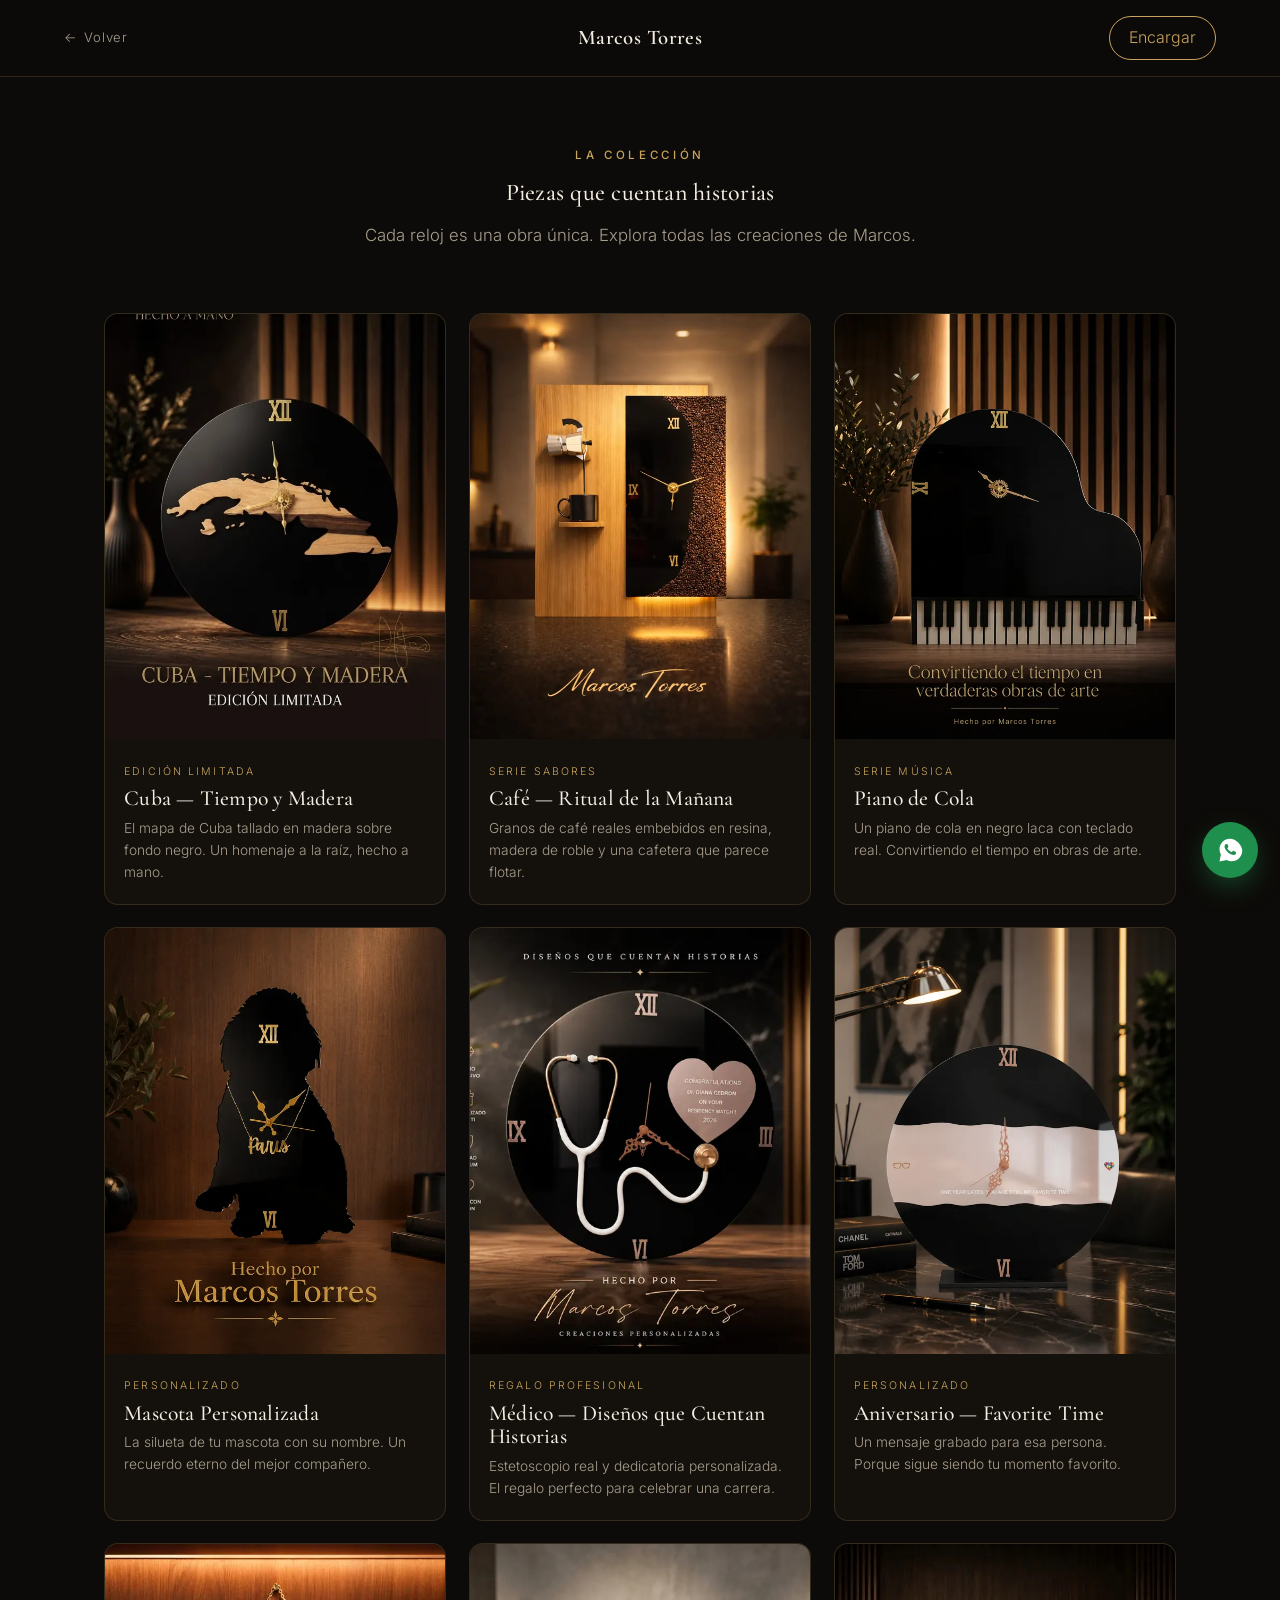
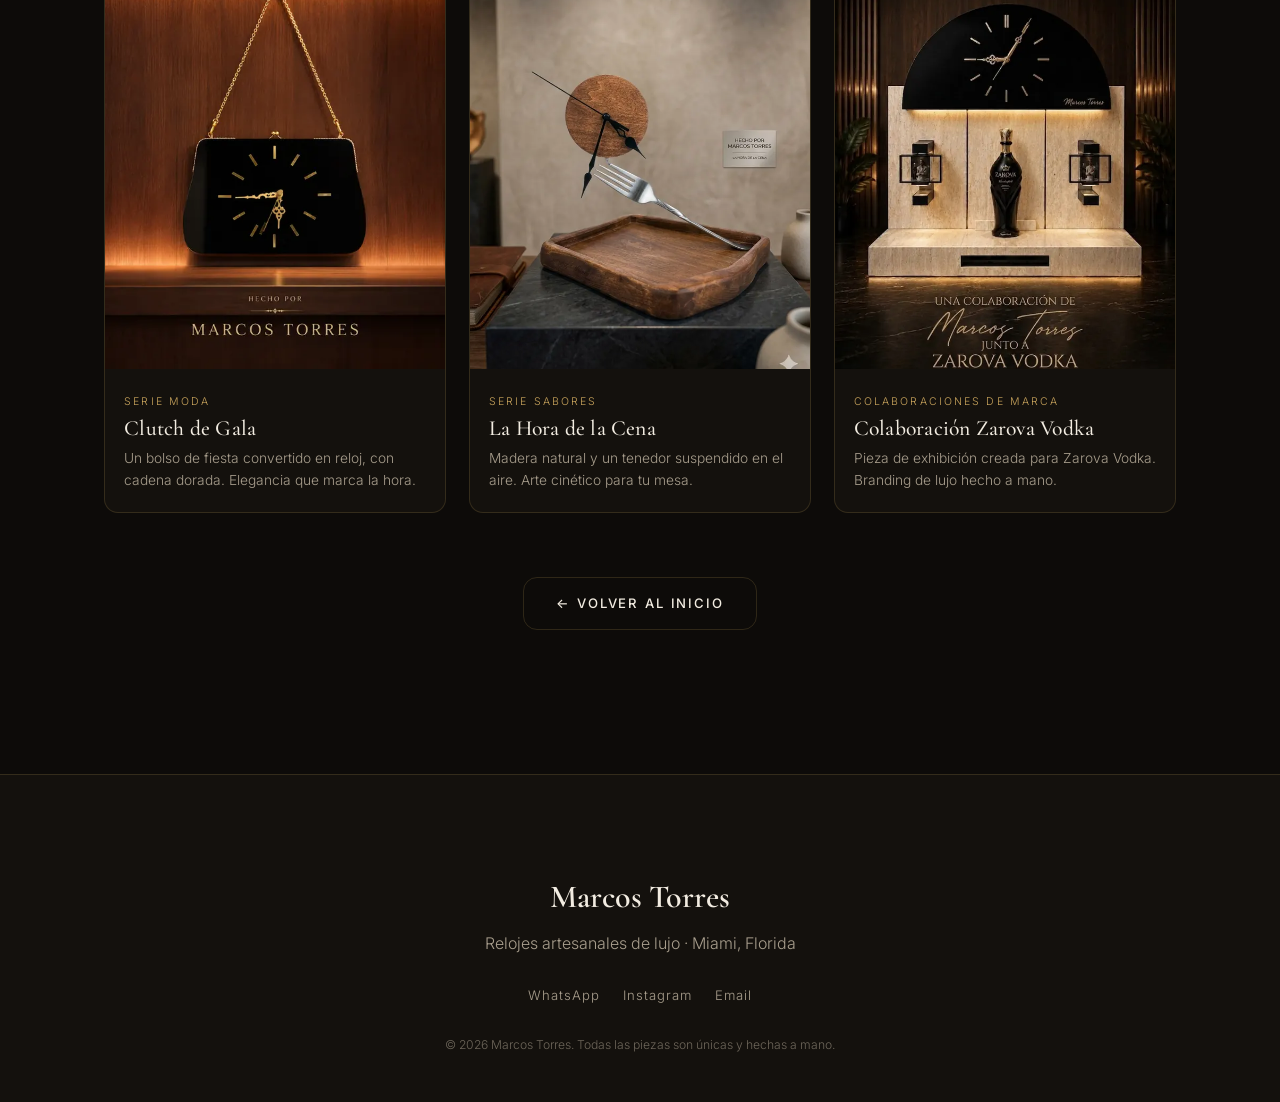
==== catalogo.html @ fd3cef05 "Deploy: sitio Marcos Torres" ====
<!DOCTYPE html>
<html lang="es">
<head>
  <meta charset="UTF-8" />
  <meta name="viewport" content="width=device-width, initial-scale=1.0" />
  <title>Catálogo · Marcos Torres · Relojes Artesanales de Lujo</title>
  <meta name="description" content="La colección completa de relojes artesanales de lujo de Marcos Torres. Piezas únicas y personalizadas hechas a mano en Miami." />
  <meta name="theme-color" content="#0d0b09" />

  <link rel="preconnect" href="https://fonts.googleapis.com" />
  <link rel="preconnect" href="https://fonts.gstatic.com" crossorigin />
  <link href="https://fonts.googleapis.com/css2?family=Cormorant+Garamond:ital,wght@0,400;0,500;0,600;1,400&family=Inter:wght@300;400;500;600&display=swap" rel="stylesheet" />
  <link rel="stylesheet" href="css/styles.css" />
</head>
<body class="catalogo-page">

  <!-- HEADER con opción de volver -->
  <header class="cat-header">
    <a href="index.html" class="cat-back" aria-label="Volver al inicio">
      <span aria-hidden="true">←</span> Volver
    </a>
    <a href="index.html" class="nav__brand" data-brand>Marcos Torres</a>
    <a href="#" class="nav__cta" data-open-modal>Encargar</a>
  </header>

  <!-- COLECCIÓN -->
  <section class="cat-main">
    <div class="section-head">
      <span class="eyebrow">La colección</span>
      <h1>Piezas que cuentan historias</h1>
      <p class="section-sub">Cada reloj es una obra única. Explora todas las creaciones de Marcos.</p>
    </div>
    <div class="catalogo__grid" data-catalogo></div>
    <div class="cat-back-wrap">
      <a href="index.html" class="btn btn--ghost">← Volver al inicio</a>
    </div>
  </section>

  <!-- FOOTER -->
  <footer class="footer">
    <div class="footer__brand" data-brand>Marcos Torres</div>
    <p class="footer__tag">Relojes artesanales de lujo · <span data-ciudad>Miami, Florida</span></p>
    <div class="footer__links" data-social></div>
    <p class="footer__legal">© <span data-year></span> Marcos Torres. Todas las piezas son únicas y hechas a mano.</p>
  </footer>

  <!-- BOTÓN FLOTANTE WHATSAPP -->
  <a href="#" class="wa-float" data-whatsapp-direct aria-label="Escribir por WhatsApp">
    <svg viewBox="0 0 32 32" width="28" height="28" aria-hidden="true"><path fill="currentColor" d="M16 3C9.4 3 4 8.4 4 15c0 2.1.6 4.2 1.6 6L4 29l8.2-1.6c1.7.9 3.6 1.4 5.6 1.4h.2c6.6 0 12-5.4 12-12S22.6 3 16 3zm7 17c-.3.8-1.6 1.5-2.2 1.6-.6.1-1.3.1-2.1-.1-.5-.2-1.1-.4-1.9-.7-3.3-1.4-5.5-4.8-5.6-5-.2-.2-1.4-1.8-1.4-3.5s.9-2.5 1.2-2.8c.3-.3.7-.4.9-.4h.6c.2 0 .5 0 .7.5s.9 2.1.9 2.3c.1.2.1.4 0 .6-.1.2-.2.4-.4.6-.2.2-.4.5-.5.6-.2.2-.4.4-.2.7.2.3.9 1.4 1.9 2.3 1.3 1.1 2.3 1.5 2.6 1.6.3.1.5.1.7-.1.2-.2.8-.9 1-1.2.2-.3.4-.3.7-.2s2 .9 2.3 1.1c.3.2.5.2.6.4.1.1.1.8-.2 1.6z"/></svg>
  </a>

  <!-- MODAL DE ENCARGO -->
  <div class="modal" data-modal hidden>
    <div class="modal__backdrop" data-close-modal></div>
    <div class="modal__box" role="dialog" aria-modal="true" aria-label="Encargar una pieza">
      <button class="modal__close" data-close-modal aria-label="Cerrar">×</button>
      <h3 class="modal__title">Encarga tu pieza única</h3>
      <p class="modal__sub">Cuéntame tu idea y te respondo por WhatsApp con una propuesta.</p>
      <form data-form class="form">
        <div class="form__row">
          <label>Nombre<input name="nombre" required autocomplete="name" /></label>
        </div>
        <div class="form__row form__row--2">
          <label>País<input name="pais" autocomplete="country-name" /></label>
          <label>Estado / Ciudad<input name="estado" /></label>
        </div>
        <div class="form__row form__row--2">
          <label>Teléfono<input name="telefono" type="tel" autocomplete="tel" /></label>
          <label>Email<input name="email" type="email" autocomplete="email" /></label>
        </div>
        <div class="form__row">
          <label>Tu idea<textarea name="idea" rows="3" placeholder="Ej: un reloj con la silueta de mi perro, o el mapa de mi país…" required></textarea></label>
        </div>
        <button type="submit" class="btn btn--gold btn--block">Enviar por WhatsApp</button>
        <p class="form__note">Se abrirá WhatsApp con tu mensaje listo para enviar.</p>
      </form>
    </div>
  </div>

  <!-- LIGHTBOX -->
  <div class="lightbox" data-lightbox hidden>
    <button class="lightbox__close" data-close-lightbox aria-label="Cerrar">×</button>
    <button class="lightbox__nav lightbox__nav--prev" data-lb-prev aria-label="Anterior">‹</button>
    <figure class="lightbox__figure">
      <img data-lb-img src="" alt="" />
      <figcaption data-lb-caption></figcaption>
    </figure>
    <button class="lightbox__nav lightbox__nav--next" data-lb-next aria-label="Siguiente">›</button>
  </div>

  <script src="js/config.js"></script>
  <script src="js/main.js"></script>
</body>
</html>
---- css/styles.css ----
/* =============================================================
   MARCOS TORRES · Dark premium artesanal
   ============================================================= */

:root {
  --bg: #0d0b09;
  --bg-2: #14110d;
  --bg-3: #1c1813;
  --gold: #c9a45c;
  --gold-soft: #d8bd83;
  --gold-deep: #a07e3e;
  --text: #f2ece1;
  --text-mut: #a89e8d;
  --line: rgba(201, 164, 92, 0.18);
  --radius: 14px;
  --ease: cubic-bezier(0.22, 1, 0.36, 1);
  --serif: "Cormorant Garamond", Georgia, serif;
  --sans: "Inter", system-ui, -apple-system, sans-serif;
  --maxw: 1200px;
  --pad: clamp(1.25rem, 5vw, 4rem);
}

* { box-sizing: border-box; margin: 0; padding: 0; }

html { scroll-behavior: smooth; -webkit-text-size-adjust: 100%; }

body {
  background: var(--bg);
  color: var(--text);
  font-family: var(--sans);
  font-weight: 300;
  line-height: 1.6;
  overflow-x: hidden;
  cursor: url("../assets/img/cursor.png") 16 16, auto;
}

img { max-width: 100%; display: block; }
a { color: inherit; text-decoration: none; }

/* ---------- Tipografía base ---------- */
h1, h2, h3 { font-family: var(--serif); font-weight: 500; line-height: 1.08; letter-spacing: 0.01em; }
h2 { font-size: clamp(2rem, 5vw, 3.4rem); }
h3 { font-size: clamp(1.4rem, 3vw, 2rem); }

.eyebrow {
  display: inline-block;
  font-family: var(--sans);
  font-size: 0.72rem;
  font-weight: 500;
  letter-spacing: 0.32em;
  text-transform: uppercase;
  color: var(--gold);
  margin-bottom: 1rem;
}

.section-head { text-align: center; max-width: 640px; margin: 0 auto clamp(2.5rem, 6vw, 4rem); }
.section-sub { color: var(--text-mut); margin-top: 1rem; font-size: 1.05rem; }

/* ---------- Botones ---------- */
.btn {
  display: inline-flex; align-items: center; justify-content: center;
  padding: 0.95rem 2rem;
  font-family: var(--sans);
  font-size: 0.82rem; font-weight: 500;
  letter-spacing: 0.14em; text-transform: uppercase;
  border-radius: var(--radius);
  border: 1px solid transparent;
  transition: transform .5s var(--ease), background .4s var(--ease), color .4s var(--ease), box-shadow .5s var(--ease);
  cursor: inherit;
}
.btn--gold {
  background: linear-gradient(135deg, var(--gold-soft), var(--gold-deep));
  color: #1a140a;
  box-shadow: 0 8px 30px -12px rgba(201, 164, 92, 0.6);
}
.btn--gold:hover { transform: translateY(-2px); box-shadow: 0 14px 40px -12px rgba(201, 164, 92, 0.8); }
.btn--ghost { border-color: var(--line); color: var(--text); background: transparent; }
.btn--ghost:hover { border-color: var(--gold); color: var(--gold); }
.btn--lg { padding: 1.1rem 2.6rem; font-size: 0.88rem; }
.btn--block { width: 100%; }

/* ---------- NAV ---------- */
.nav {
  position: fixed; top: 0; left: 0; right: 0; z-index: 50;
  display: flex; align-items: center; justify-content: space-between;
  padding: 1.1rem var(--pad);
  transition: background .5s var(--ease), padding .5s var(--ease), border-color .5s var(--ease);
  border-bottom: 1px solid transparent;
}
.nav.scrolled {
  background: rgba(13, 11, 9, 0.82);
  backdrop-filter: blur(14px);
  -webkit-backdrop-filter: blur(14px);
  border-bottom-color: var(--line);
  padding-top: 0.8rem; padding-bottom: 0.8rem;
}
.nav__brand { font-family: var(--serif); font-size: 1.4rem; font-weight: 600; letter-spacing: 0.02em; color: var(--text); }
.nav__links { display: flex; align-items: center; gap: clamp(1rem, 3vw, 2.2rem); }
.nav__links a { font-size: 0.82rem; letter-spacing: 0.08em; color: var(--text-mut); transition: color .3s var(--ease); }
.nav__links a:hover { color: var(--gold); }
.nav__cta {
  border: 1px solid var(--gold); border-radius: 999px;
  padding: 0.5rem 1.2rem; color: var(--gold) !important;
}
.nav__cta:hover { background: var(--gold); color: #1a140a !important; }
@media (max-width: 620px) {
  .nav__links a:not(.nav__cta) { display: none; }
}

/* ---------- HERO ---------- */
.hero {
  position: relative; min-height: 100svh;
  display: flex; flex-direction: column; align-items: center; justify-content: center;
  text-align: center; padding: 7rem var(--pad) 4rem;
  overflow: hidden;
}
.hero__media { position: absolute; inset: 0; z-index: 0; }
.hero__video {
  position: absolute; inset: 0; width: 100%; height: 100%;
  object-fit: cover; opacity: 0;
  transition: opacity 1.2s var(--ease);
}
.hero__video.ready { opacity: 0.55; }
.hero__media {
  background: #000 center/cover no-repeat;
}
.hero__overlay {
  position: absolute; inset: 0;
  background:
    radial-gradient(120% 90% at 50% 20%, transparent 40%, rgba(13,11,9,0.55) 78%, var(--bg) 100%),
    linear-gradient(to bottom, rgba(13,11,9,0.5), rgba(13,11,9,0.35) 45%, var(--bg) 96%);
}
.hero__content { position: relative; z-index: 2; max-width: 920px; width: 100%; will-change: transform; }
.hero__eyebrow {
  font-size: clamp(0.6rem, 2.4vw, 0.74rem); letter-spacing: 0.28em; text-transform: uppercase;
  color: var(--gold); margin-bottom: 1.8rem;
}
.hero__title {
  font-family: var(--sans);
  font-size: clamp(2rem, 5.6vw, 4.2rem);
  font-weight: 600; line-height: 1.14;
  letter-spacing: -0.01em;
  color: var(--text);
  text-shadow: 0 2px 30px rgba(0, 0, 0, 0.65), 0 1px 4px rgba(0, 0, 0, 0.55);
  overflow-wrap: break-word;
  animation: heroTitleIn 0.9s var(--ease) both;
}
.hero__title .word { display: inline-block; white-space: nowrap; }
.hero__title .char { display: inline-block; }
@keyframes heroTitleIn { from { opacity: 0; transform: translateY(16px); } to { opacity: 1; transform: none; } }
.hero__actions { margin-top: 2.6rem; display: flex; gap: 1rem; flex-wrap: wrap; justify-content: center; }
.hero__scroll {
  position: absolute; bottom: 1.6rem; left: 50%; transform: translateX(-50%);
  z-index: 2; font-size: 1.6rem; color: var(--gold);
  animation: bob 2.4s ease-in-out infinite;
}
@keyframes bob { 0%,100% { transform: translateX(-50%) translateY(0); } 50% { transform: translateX(-50%) translateY(8px); } }

/* ---------- Secciones layout ---------- */
section { padding: clamp(4.5rem, 12vw, 9rem) var(--pad); max-width: var(--maxw); margin-inline: auto; }
.hero, .footer { max-width: none; }

/* ---------- ARTISTA ---------- */
.artista__grid { display: grid; grid-template-columns: 1fr 1.1fr; gap: clamp(2rem, 6vw, 5rem); align-items: center; }
.artista__photo { position: relative; }
.artista__photo img {
  border-radius: var(--radius);
  filter: grayscale(0.15) contrast(1.03);
  box-shadow: 0 30px 80px -40px rgba(0,0,0,0.9);
}
.artista__photo::after {
  content: ""; position: absolute; inset: -12px;
  border: 1px solid var(--line); border-radius: calc(var(--radius) + 8px);
  pointer-events: none;
}
.artista__text h2 { margin-bottom: 1.4rem; }
.artista__text p { color: var(--text-mut); margin-bottom: 1rem; max-width: 46ch; }
.valores { display: grid; grid-template-columns: 1fr 1fr; gap: 1.4rem 1.6rem; margin-top: 2.2rem; }
.valor { display: flex; gap: 0.9rem; align-items: flex-start; }
.valor__icon { color: var(--gold); font-size: 1.1rem; line-height: 1.4; }
.valor h4 { font-family: var(--sans); font-size: 0.92rem; font-weight: 600; letter-spacing: 0.02em; margin-bottom: 0.15rem; }
.valor p { font-size: 0.85rem; margin: 0; color: var(--text-mut); }
@media (max-width: 820px) {
  .artista__grid { grid-template-columns: 1fr; }
  .artista__photo { max-width: 420px; margin-inline: auto; }
}

/* ---------- CATÁLOGO ---------- */
.catalogo__toggle-wrap { text-align: center; }
.catalogo__grid {
  margin-top: 3rem;
  display: grid; grid-template-columns: repeat(3, 1fr); gap: 1.4rem;
}
.catalogo__grid[hidden] { display: none; }
.card {
  position: relative; border-radius: var(--radius); overflow: hidden;
  background: var(--bg-2); border: 1px solid var(--line);
  cursor: inherit; opacity: 0; transform: translateY(24px);
  transition: transform .7s var(--ease), opacity .7s var(--ease), border-color .5s var(--ease), box-shadow .6s var(--ease);
}
.card.in { opacity: 1; transform: none; }
.card:hover { border-color: var(--gold); box-shadow: 0 24px 60px -30px rgba(201,164,92,0.35); }
.card__img { aspect-ratio: 4 / 5; overflow: hidden; }
.card__img img { width: 100%; height: 100%; object-fit: cover; transition: transform 1s var(--ease); }
.card:hover .card__img img { transform: scale(1.06); }
.card__body { padding: 1.1rem 1.2rem 1.3rem; }
.card__cat { font-size: 0.66rem; letter-spacing: 0.2em; text-transform: uppercase; color: var(--gold); }
.card__title { font-family: var(--serif); font-size: 1.35rem; margin: 0.3rem 0 0.4rem; }
.card__desc { font-size: 0.86rem; color: var(--text-mut); }
.card__zoom {
  position: absolute; top: 0.9rem; right: 0.9rem;
  width: 34px; height: 34px; border-radius: 50%;
  background: rgba(13,11,9,0.6); backdrop-filter: blur(6px);
  display: flex; align-items: center; justify-content: center;
  color: var(--gold); font-size: 0.9rem; opacity: 0; transition: opacity .4s var(--ease);
}
.card:hover .card__zoom { opacity: 1; }
@media (max-width: 900px) { .catalogo__grid { grid-template-columns: repeat(2, 1fr); } }
@media (max-width: 560px) { .catalogo__grid { grid-template-columns: 1fr; } }

/* ---------- ENCARGOS ---------- */
.encargos { background: linear-gradient(180deg, var(--bg) 0%, var(--bg-2) 50%, var(--bg) 100%); max-width: none; }
.encargos > * { max-width: var(--maxw); margin-inline: auto; }
.encargos__steps { display: grid; grid-template-columns: repeat(4, 1fr); gap: 1.4rem; }
.step {
  padding: 2rem 1.4rem; border: 1px solid var(--line); border-radius: var(--radius);
  background: rgba(28,24,19,0.4); position: relative;
}
.step__n { font-family: var(--serif); font-size: 2.4rem; color: var(--gold-deep); line-height: 1; }
.step h4 { font-family: var(--serif); font-size: 1.35rem; font-weight: 500; margin: 0.8rem 0 0.5rem; }
.step p { font-size: 0.88rem; color: var(--text-mut); }
.encargos__cta { text-align: center; margin-top: 3rem; }
@media (max-width: 860px) { .encargos__steps { grid-template-columns: 1fr 1fr; } }
@media (max-width: 460px) { .encargos__steps { grid-template-columns: 1fr; } }

/* ---------- FOOTER ---------- */
.footer {
  text-align: center; padding: clamp(4rem, 8vw, 6rem) var(--pad) 3rem;
  border-top: 1px solid var(--line); background: var(--bg-2);
}
.footer__brand { font-family: var(--serif); font-size: 2rem; font-weight: 600; }
.footer__tag { color: var(--text-mut); margin-top: 0.5rem; }
.footer__links { display: flex; gap: 1.4rem; justify-content: center; margin: 1.8rem 0; }
.footer__links a { font-size: 0.82rem; letter-spacing: 0.08em; color: var(--text-mut); transition: color .3s var(--ease); }
.footer__links a:hover { color: var(--gold); }
.footer__legal { font-size: 0.76rem; color: rgba(168,158,141,0.6); margin-top: 1rem; }

/* ---------- WHATSAPP FLOTANTE ---------- */
.wa-float {
  position: fixed; bottom: 1.4rem; right: 1.4rem; z-index: 60;
  width: 56px; height: 56px; border-radius: 50%;
  background: #1f8f4e; color: #fff;
  display: flex; align-items: center; justify-content: center;
  box-shadow: 0 10px 30px -8px rgba(31,143,78,0.7);
  transition: transform .4s var(--ease);
}
.wa-float:hover { transform: scale(1.08); }

/* ---------- MODAL ---------- */
.modal { position: fixed; inset: 0; z-index: 100; display: flex; align-items: center; justify-content: center; padding: 1.2rem; }
.modal[hidden] { display: none; }
.modal__backdrop { position: absolute; inset: 0; background: rgba(5,4,3,0.75); backdrop-filter: blur(6px); }
.modal__box {
  position: relative; z-index: 2; width: 100%; max-width: 520px;
  background: var(--bg-3); border: 1px solid var(--line); border-radius: var(--radius);
  padding: clamp(1.6rem, 4vw, 2.6rem); max-height: 92vh; overflow-y: auto;
  animation: modalIn .5s var(--ease);
}
@keyframes modalIn { from { opacity: 0; transform: translateY(20px) scale(.98); } to { opacity: 1; transform: none; } }
.modal__close { position: absolute; top: 0.8rem; right: 1rem; background: none; border: none; color: var(--text-mut); font-size: 1.8rem; cursor: inherit; line-height: 1; }
.modal__close:hover { color: var(--gold); }
.modal__title { font-size: 1.8rem; }
.modal__sub { color: var(--text-mut); margin: 0.4rem 0 1.6rem; font-size: 0.95rem; }

/* ---------- FORM ---------- */
.form__row { margin-bottom: 1rem; }
.form__row--2 { display: grid; grid-template-columns: 1fr 1fr; gap: 1rem; }
.form label { display: block; font-size: 0.72rem; letter-spacing: 0.1em; text-transform: uppercase; color: var(--text-mut); }
.form input, .form textarea {
  width: 100%; margin-top: 0.4rem;
  background: var(--bg); border: 1px solid var(--line); border-radius: 10px;
  color: var(--text); font-family: var(--sans); font-size: 0.95rem;
  padding: 0.75rem 0.9rem; transition: border-color .3s var(--ease);
}
.form input:focus, .form textarea:focus { outline: none; border-color: var(--gold); }
.form textarea { resize: vertical; }
.form button { margin-top: 0.5rem; }
.form__note { font-size: 0.74rem; color: var(--text-mut); text-align: center; margin-top: 0.8rem; }
@media (max-width: 440px) { .form__row--2 { grid-template-columns: 1fr; } }

/* ---------- LIGHTBOX ---------- */
.lightbox { position: fixed; inset: 0; z-index: 110; display: flex; align-items: center; justify-content: center; padding: 2rem; background: rgba(5,4,3,0.94); }
.lightbox[hidden] { display: none; }
.lightbox__figure { max-width: 90vw; max-height: 86vh; text-align: center; }
.lightbox__figure img { max-width: 100%; max-height: 78vh; border-radius: var(--radius); box-shadow: 0 30px 90px -30px #000; }
.lightbox__figure figcaption { margin-top: 1rem; font-family: var(--serif); font-size: 1.3rem; color: var(--gold-soft); }
.lightbox__close { position: absolute; top: 1.2rem; right: 1.6rem; background: none; border: none; color: var(--text); font-size: 2.2rem; cursor: inherit; }
.lightbox__nav {
  position: absolute; top: 50%; transform: translateY(-50%);
  background: none; border: none; color: var(--text); font-size: 3rem; cursor: inherit;
  padding: 0 1rem; transition: color .3s var(--ease);
}
.lightbox__nav:hover { color: var(--gold); }
.lightbox__nav--prev { left: 0.5rem; }
.lightbox__nav--next { right: 0.5rem; }

/* ---------- REVEAL ---------- */
.reveal { opacity: 0; transform: translateY(36px); transition: opacity 1s var(--ease), transform 1s var(--ease); }
.reveal.in { opacity: 1; transform: none; }

/* ---------- PÁGINA DE CATÁLOGO ---------- */
.cat-header {
  position: sticky; top: 0; z-index: 50;
  display: grid; grid-template-columns: 1fr auto 1fr; align-items: center;
  padding: 1rem var(--pad);
  background: rgba(13, 11, 9, 0.9);
  backdrop-filter: blur(14px); -webkit-backdrop-filter: blur(14px);
  border-bottom: 1px solid var(--line);
}
.cat-header .nav__brand { text-align: center; font-size: 1.3rem; }
.cat-back {
  justify-self: start;
  font-size: 0.82rem; letter-spacing: 0.06em; color: var(--text-mut);
  display: inline-flex; align-items: center; gap: 0.4rem;
  transition: color .3s var(--ease);
}
.cat-back:hover { color: var(--gold); }
.cat-header .nav__cta { justify-self: end; }
.cat-main { padding-top: clamp(2.5rem, 6vw, 4rem); }
.cat-main .catalogo__grid { margin-top: clamp(2rem, 5vw, 3rem); }
.cat-back-wrap { text-align: center; margin-top: clamp(2.5rem, 6vw, 4rem); }
@media (max-width: 460px) {
  .cat-header .nav__brand { font-size: 1.05rem; }
  .cat-back span { font-size: 1.1rem; }
}

/* ---------- Accesibilidad ---------- */
@media (prefers-reduced-motion: reduce) {
  *, *::before, *::after { animation-duration: 0.001ms !important; animation-iteration-count: 1 !important; transition-duration: 0.001ms !important; scroll-behavior: auto !important; }
  .hero__title .char { opacity: 1; transform: none; }
  .reveal, .card { opacity: 1; transform: none; }
}
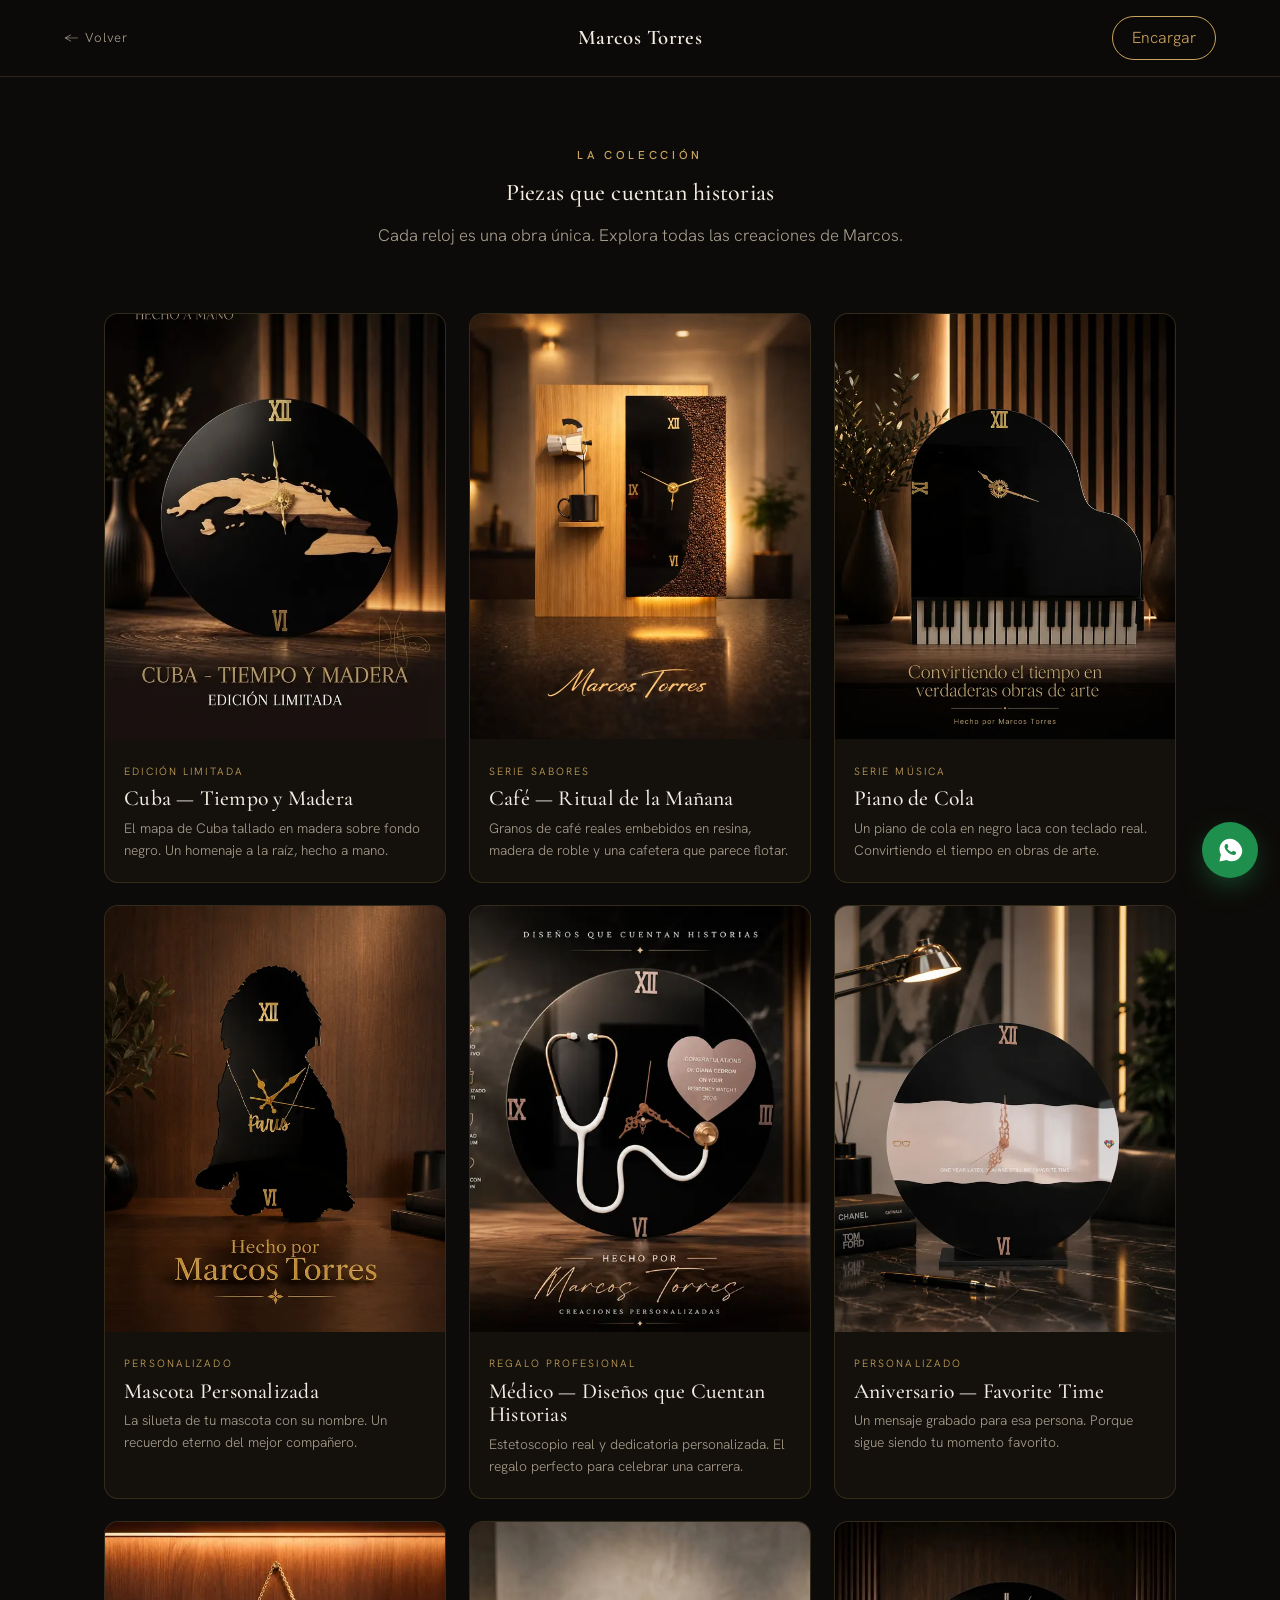
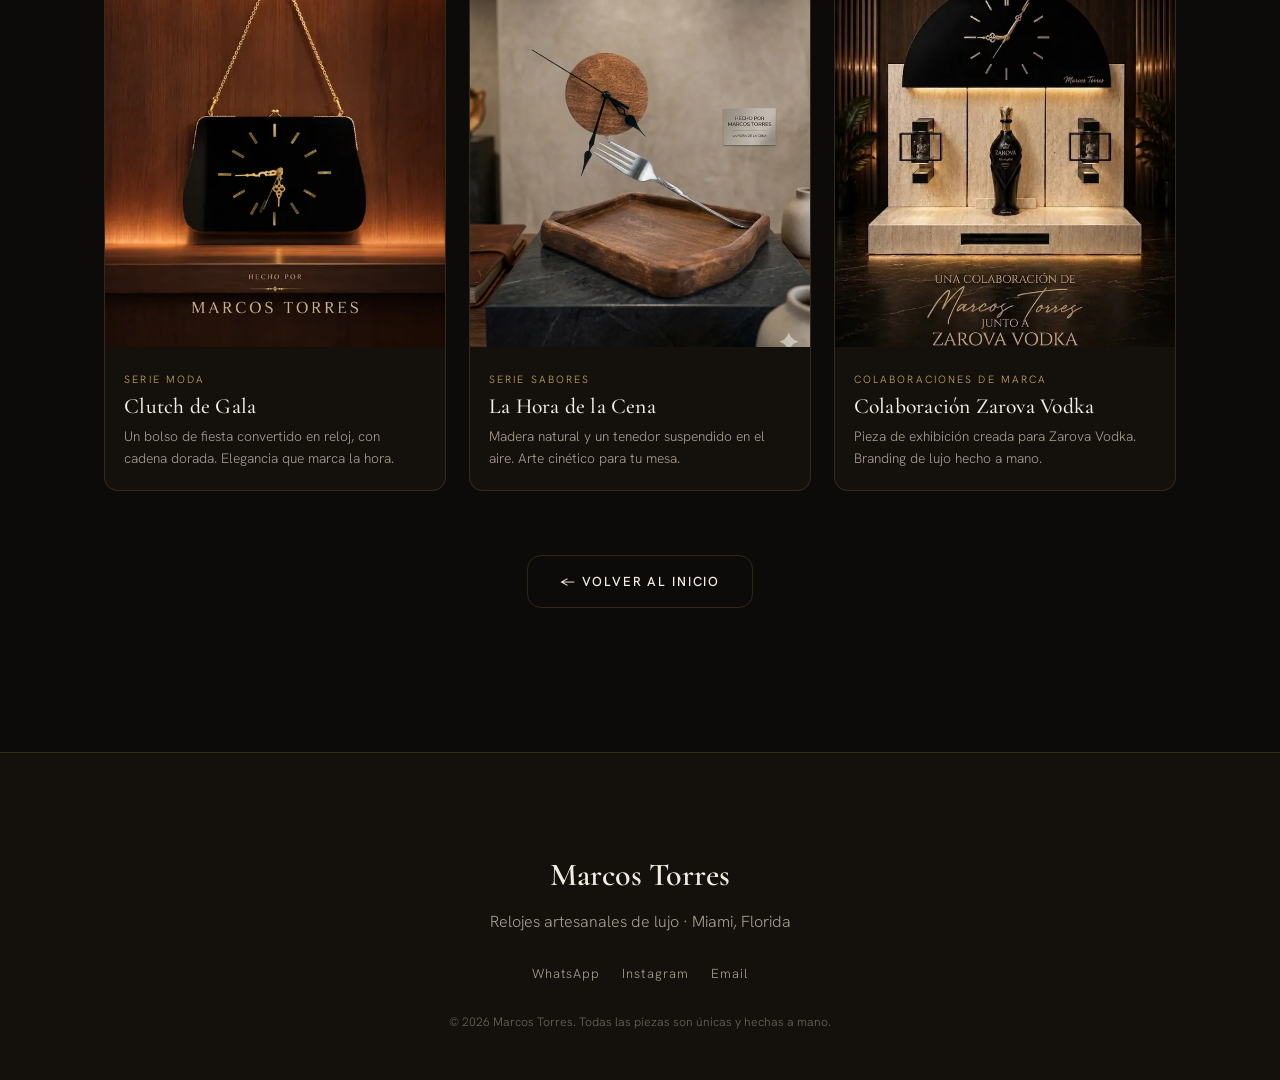
==== commit 146fda83: "Deploy: sitio Marcos Torres" ====
--- a/catalogo.html
+++ b/catalogo.html
@@ -9,7 +9,7 @@
 
   <link rel="preconnect" href="https://fonts.googleapis.com" />
   <link rel="preconnect" href="https://fonts.gstatic.com" crossorigin />
-  <link href="https://fonts.googleapis.com/css2?family=Cormorant+Garamond:ital,wght@0,400;0,500;0,600;1,400&family=Inter:wght@300;400;500;600&display=swap" rel="stylesheet" />
+  <link href="https://fonts.googleapis.com/css2?family=Cormorant+Garamond:ital,wght@0,400;0,500;0,600;1,400&family=Hanken+Grotesk:wght@300;400;500;600&display=swap" rel="stylesheet" />
   <link rel="stylesheet" href="css/styles.css" />
 </head>
 <body class="catalogo-page">
--- a/css/styles.css
+++ b/css/styles.css
@@ -15,7 +15,7 @@
   --radius: 14px;
   --ease: cubic-bezier(0.22, 1, 0.36, 1);
   --serif: "Cormorant Garamond", Georgia, serif;
-  --sans: "Inter", system-ui, -apple-system, sans-serif;
+  --sans: "Hanken Grotesk", system-ui, -apple-system, sans-serif;
   --maxw: 1200px;
   --pad: clamp(1.25rem, 5vw, 4rem);
 }
@@ -65,15 +65,17 @@
   letter-spacing: 0.14em; text-transform: uppercase;
   border-radius: var(--radius);
   border: 1px solid transparent;
-  transition: transform .5s var(--ease), background .4s var(--ease), color .4s var(--ease), box-shadow .5s var(--ease);
+  transition: transform .18s var(--ease), background .2s var(--ease), color .2s var(--ease), box-shadow .28s var(--ease);
   cursor: inherit;
 }
+.btn:active { transform: scale(0.97); }
 .btn--gold {
   background: linear-gradient(135deg, var(--gold-soft), var(--gold-deep));
   color: #1a140a;
   box-shadow: 0 8px 30px -12px rgba(201, 164, 92, 0.6);
 }
 .btn--gold:hover { transform: translateY(-2px); box-shadow: 0 14px 40px -12px rgba(201, 164, 92, 0.8); }
+.btn--gold:active { transform: translateY(0) scale(0.97); }
 .btn--ghost { border-color: var(--line); color: var(--text); background: transparent; }
 .btn--ghost:hover { border-color: var(--gold); color: var(--gold); }
 .btn--lg { padding: 1.1rem 2.6rem; font-size: 0.88rem; }
@@ -84,7 +86,7 @@
   position: fixed; top: 0; left: 0; right: 0; z-index: 50;
   display: flex; align-items: center; justify-content: space-between;
   padding: 1.1rem var(--pad);
-  transition: background .5s var(--ease), padding .5s var(--ease), border-color .5s var(--ease);
+  transition: background .35s var(--ease), border-color .35s var(--ease);
   border-bottom: 1px solid transparent;
 }
 .nav.scrolled {
@@ -136,13 +138,14 @@
   color: var(--gold); margin-bottom: 1.8rem;
 }
 .hero__title {
-  font-family: var(--sans);
-  font-size: clamp(2rem, 5.6vw, 4.2rem);
-  font-weight: 600; line-height: 1.14;
-  letter-spacing: -0.01em;
-  color: var(--text);
-  text-shadow: 0 2px 30px rgba(0, 0, 0, 0.65), 0 1px 4px rgba(0, 0, 0, 0.55);
-  overflow-wrap: break-word;
+  font-family: var(--serif);
+  font-style: italic;
+  font-size: clamp(1.35rem, 5.2vw, 3.7rem);
+  font-weight: 500; line-height: 1.12;
+  letter-spacing: 0.005em;
+  color: #cda65e;                 /* dorado marcado, con presencia */
+  text-shadow: 0 2px 24px rgba(0, 0, 0, 0.6), 0 1px 3px rgba(0, 0, 0, 0.5);
+  white-space: nowrap;            /* toda la frase en una sola línea */
   animation: heroTitleIn 0.9s var(--ease) both;
 }
 .hero__title .word { display: inline-block; white-space: nowrap; }
@@ -173,7 +176,7 @@
   border: 1px solid var(--line); border-radius: calc(var(--radius) + 8px);
   pointer-events: none;
 }
-.artista__text h2 { margin-bottom: 1.4rem; }
+.artista__text h2 { margin-bottom: 1.4rem; white-space: pre-line; }
 .artista__text p { color: var(--text-mut); margin-bottom: 1rem; max-width: 46ch; }
 .valores { display: grid; grid-template-columns: 1fr 1fr; gap: 1.4rem 1.6rem; margin-top: 2.2rem; }
 .valor { display: flex; gap: 0.9rem; align-items: flex-start; }
@@ -196,12 +199,12 @@
   position: relative; border-radius: var(--radius); overflow: hidden;
   background: var(--bg-2); border: 1px solid var(--line);
   cursor: inherit; opacity: 0; transform: translateY(24px);
-  transition: transform .7s var(--ease), opacity .7s var(--ease), border-color .5s var(--ease), box-shadow .6s var(--ease);
+  transition: transform .6s var(--ease), opacity .6s var(--ease), border-color .25s var(--ease), box-shadow .3s var(--ease);
 }
 .card.in { opacity: 1; transform: none; }
 .card:hover { border-color: var(--gold); box-shadow: 0 24px 60px -30px rgba(201,164,92,0.35); }
 .card__img { aspect-ratio: 4 / 5; overflow: hidden; }
-.card__img img { width: 100%; height: 100%; object-fit: cover; transition: transform 1s var(--ease); }
+.card__img img { width: 100%; height: 100%; object-fit: cover; transition: transform .6s var(--ease); }
 .card:hover .card__img img { transform: scale(1.06); }
 .card__body { padding: 1.1rem 1.2rem 1.3rem; }
 .card__cat { font-size: 0.66rem; letter-spacing: 0.2em; text-transform: uppercase; color: var(--gold); }
@@ -292,7 +295,7 @@
 .lightbox { position: fixed; inset: 0; z-index: 110; display: flex; align-items: center; justify-content: center; padding: 2rem; background: rgba(5,4,3,0.94); }
 .lightbox[hidden] { display: none; }
 .lightbox__figure { max-width: 90vw; max-height: 86vh; text-align: center; }
-.lightbox__figure img { max-width: 100%; max-height: 78vh; border-radius: var(--radius); box-shadow: 0 30px 90px -30px #000; }
+.lightbox__figure img { max-width: 100%; max-height: 78vh; border-radius: var(--radius); box-shadow: 0 30px 90px -30px #000; transition: opacity .25s var(--ease); }
 .lightbox__figure figcaption { margin-top: 1rem; font-family: var(--serif); font-size: 1.3rem; color: var(--gold-soft); }
 .lightbox__close { position: absolute; top: 1.2rem; right: 1.6rem; background: none; border: none; color: var(--text); font-size: 2.2rem; cursor: inherit; }
 .lightbox__nav {
@@ -305,7 +308,7 @@
 .lightbox__nav--next { right: 0.5rem; }
 
 /* ---------- REVEAL ---------- */
-.reveal { opacity: 0; transform: translateY(36px); transition: opacity 1s var(--ease), transform 1s var(--ease); }
+.reveal { opacity: 0; transform: translateY(20px); transition: opacity .6s var(--ease), transform .6s var(--ease); }
 .reveal.in { opacity: 1; transform: none; }
 
 /* ---------- PÁGINA DE CATÁLOGO ---------- */
@@ -336,7 +339,15 @@
 
 /* ---------- Accesibilidad ---------- */
 @media (prefers-reduced-motion: reduce) {
-  *, *::before, *::after { animation-duration: 0.001ms !important; animation-iteration-count: 1 !important; transition-duration: 0.001ms !important; scroll-behavior: auto !important; }
-  .hero__title .char { opacity: 1; transform: none; }
-  .reveal, .card { opacity: 1; transform: none; }
-}
+  /* Menos y más suave, NO cero: conservar fades de opacidad/color, quitar movimiento. */
+  *, *::before, *::after {
+    animation-duration: 0.01ms !important;
+    animation-iteration-count: 1 !important;
+    transition-duration: 0.24s !important;
+    scroll-behavior: auto !important;
+  }
+  .reveal, .card, .hero__content, .hero__title { transform: none !important; }
+  .hero__title { animation: none !important; }
+  .hero__title .char { opacity: 1 !important; }
+  .card:hover .card__img img { transform: none !important; }
+}
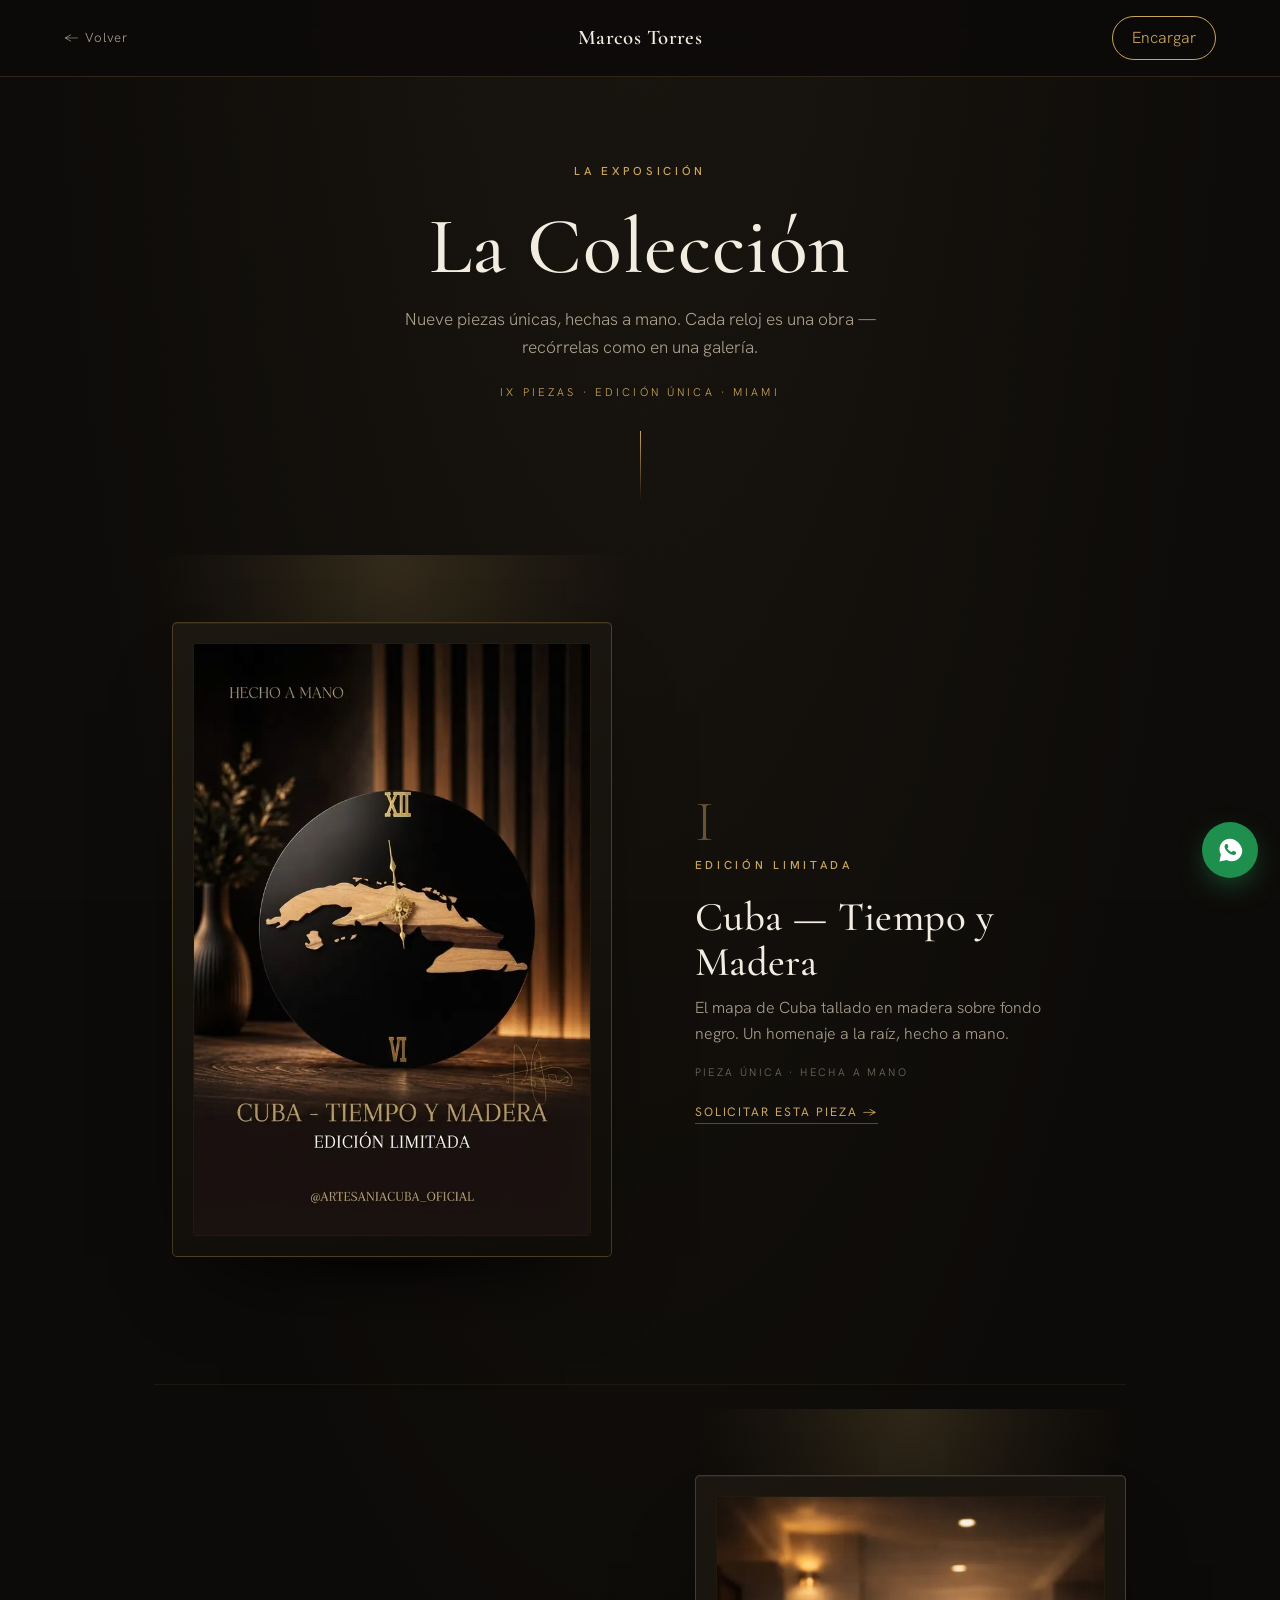
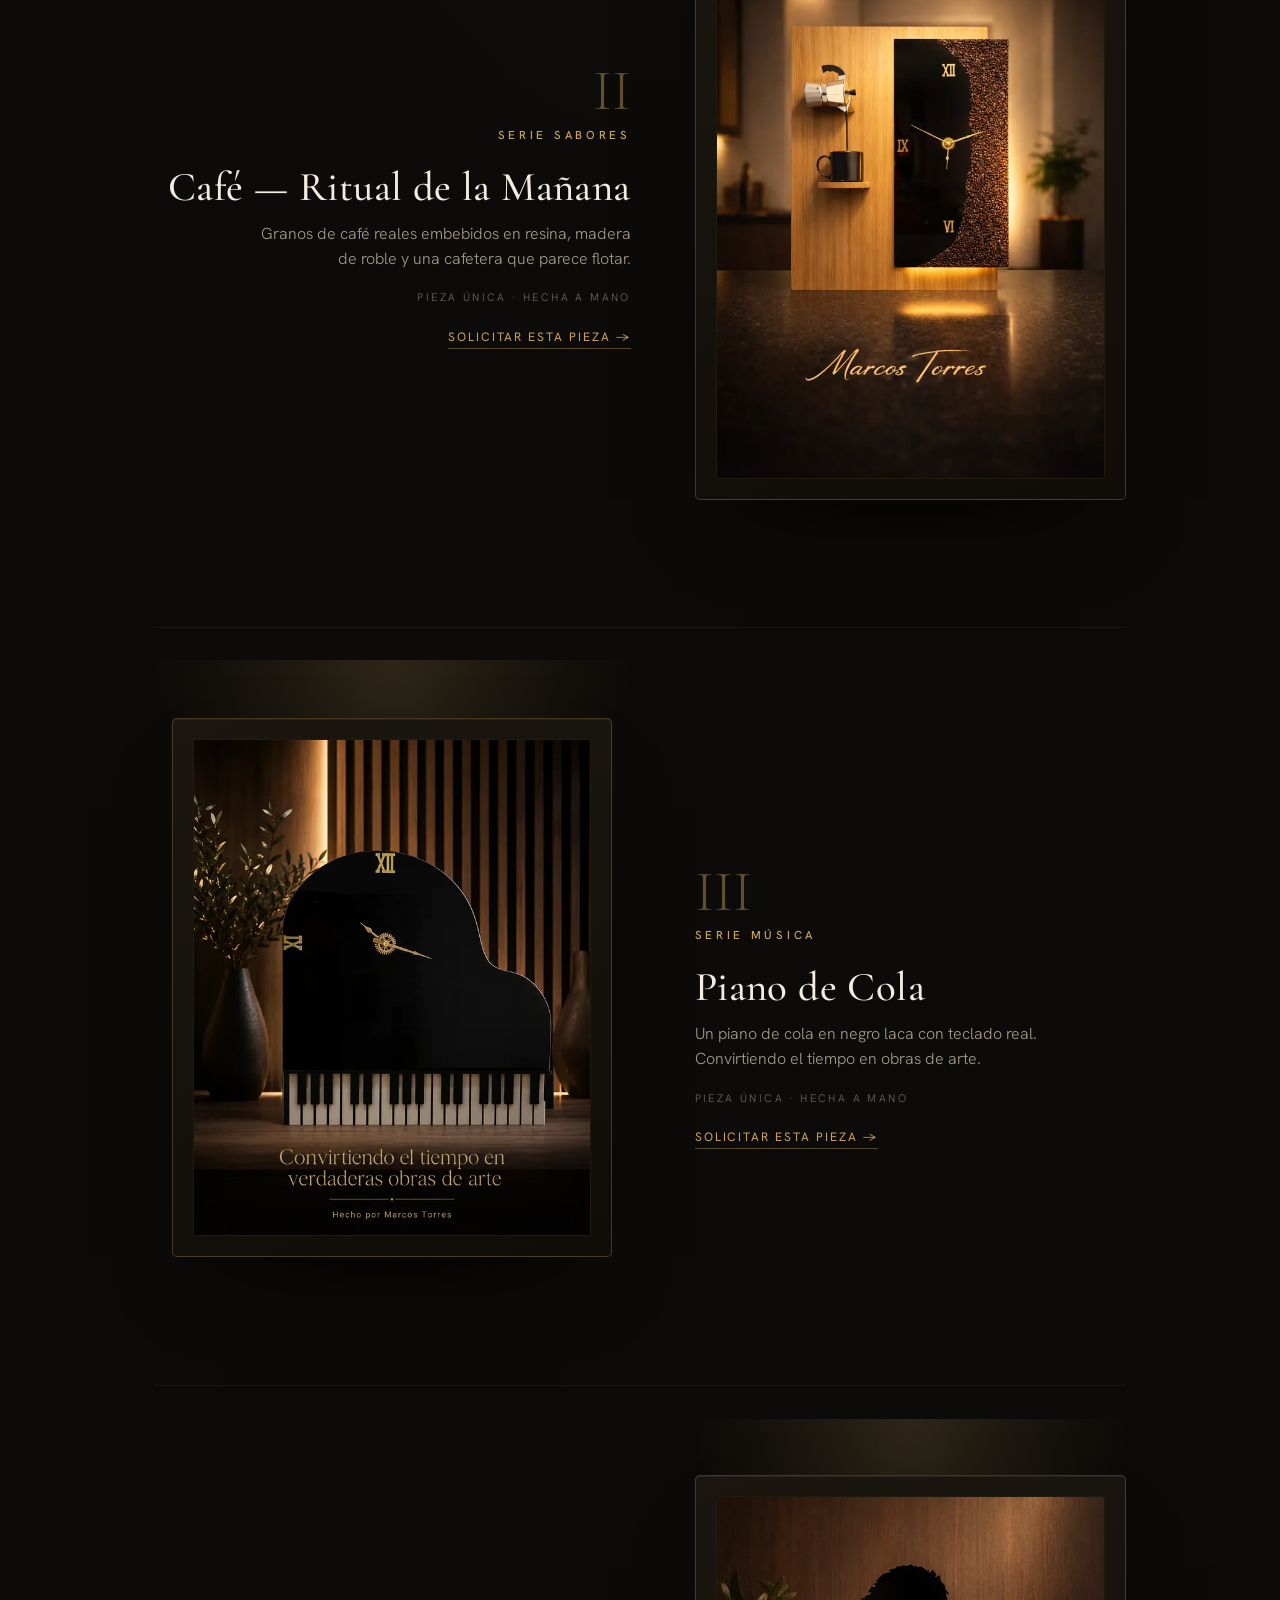
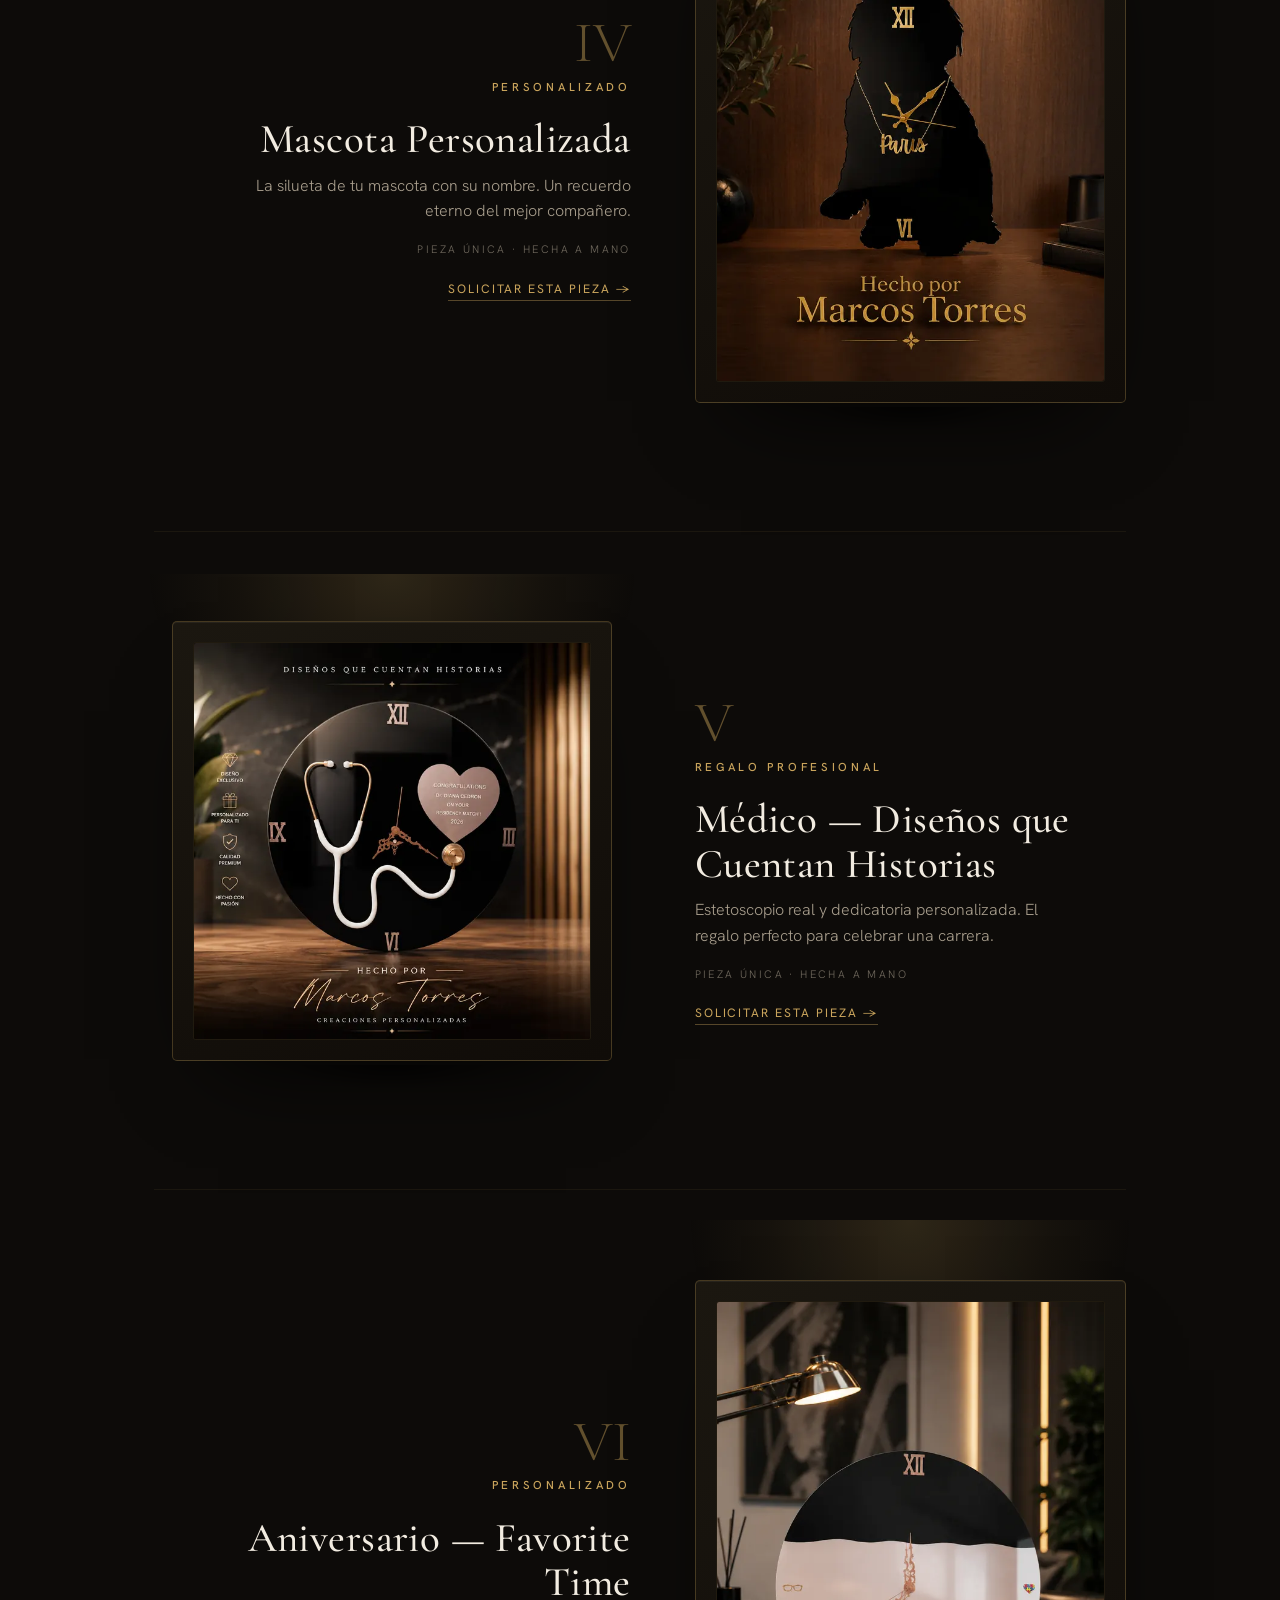
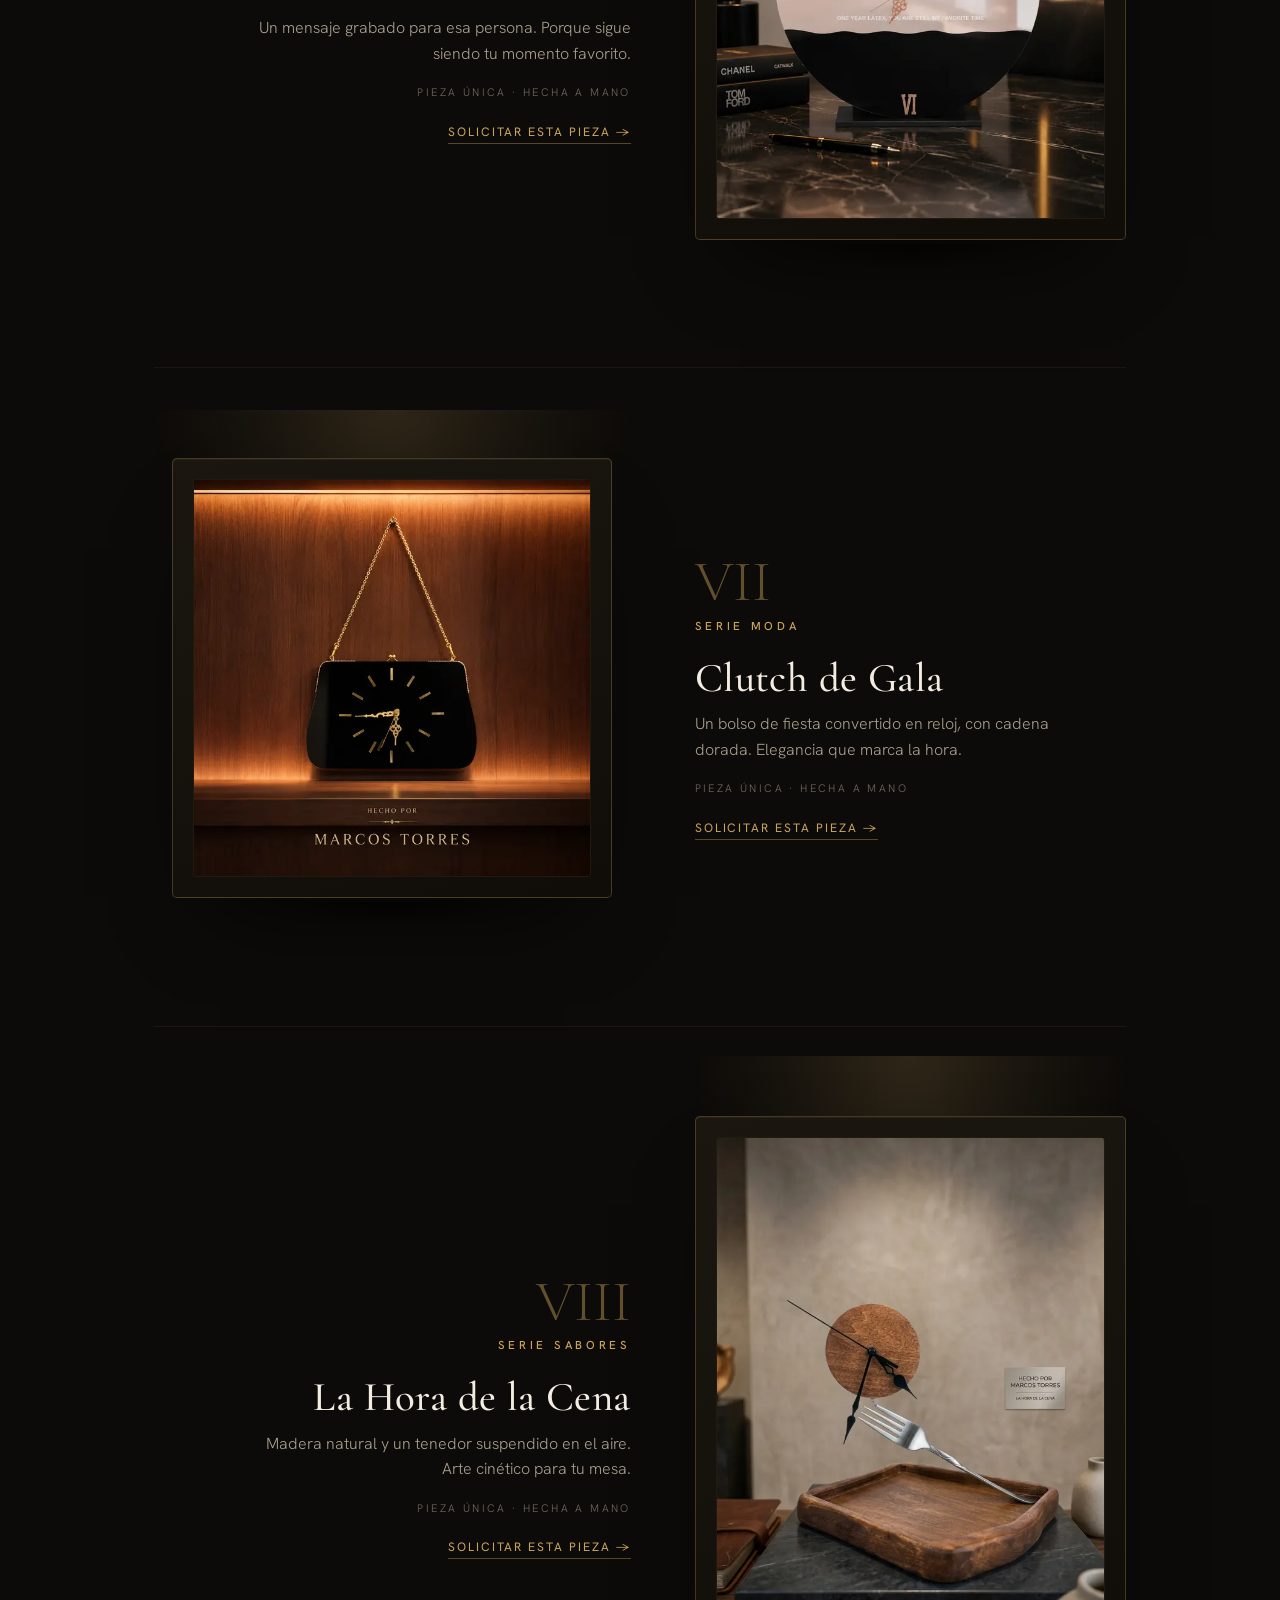
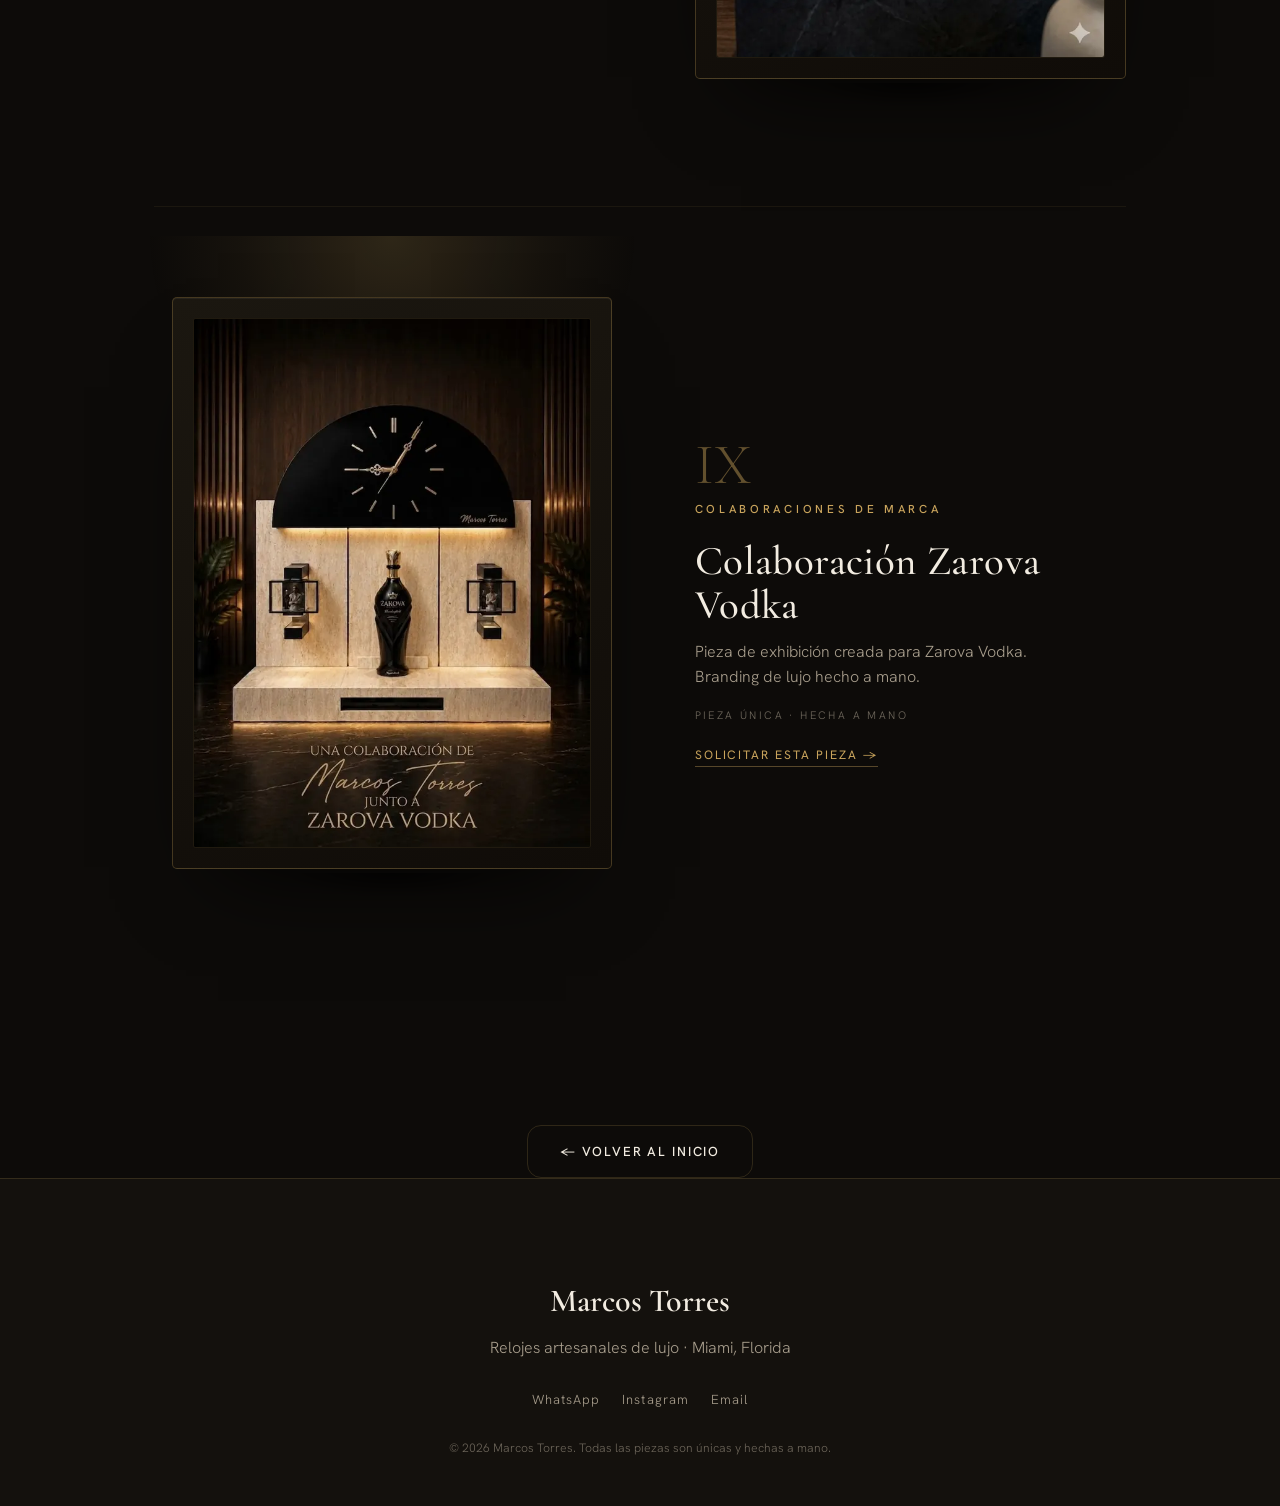
==== commit e86d372d: "Deploy: sitio Marcos Torres" ====
--- a/catalogo.html
+++ b/catalogo.html
@@ -3,8 +3,8 @@
 <head>
   <meta charset="UTF-8" />
   <meta name="viewport" content="width=device-width, initial-scale=1.0" />
-  <title>Catálogo · Marcos Torres · Relojes Artesanales de Lujo</title>
-  <meta name="description" content="La colección completa de relojes artesanales de lujo de Marcos Torres. Piezas únicas y personalizadas hechas a mano en Miami." />
+  <title>La Exposición · Marcos Torres · Relojes Artesanales de Lujo</title>
+  <meta name="description" content="La colección completa de relojes artesanales de lujo de Marcos Torres, presentada como una exposición de galería. Piezas únicas hechas a mano en Miami." />
   <meta name="theme-color" content="#0d0b09" />
 
   <link rel="preconnect" href="https://fonts.googleapis.com" />
@@ -12,7 +12,10 @@
   <link href="https://fonts.googleapis.com/css2?family=Cormorant+Garamond:ital,wght@0,400;0,500;0,600;1,400&family=Hanken+Grotesk:wght@300;400;500;600&display=swap" rel="stylesheet" />
   <link rel="stylesheet" href="css/styles.css" />
 </head>
-<body class="catalogo-page">
+<body class="catalogo-page gallery">
+
+  <!-- Textura de grano / film (fija, no interactiva) -->
+  <div class="grain" aria-hidden="true"></div>
 
   <!-- HEADER con opción de volver -->
   <header class="cat-header">
@@ -23,18 +26,21 @@
     <a href="#" class="nav__cta" data-open-modal>Encargar</a>
   </header>
 
-  <!-- COLECCIÓN -->
-  <section class="cat-main">
-    <div class="section-head">
-      <span class="eyebrow">La colección</span>
-      <h1>Piezas que cuentan historias</h1>
-      <p class="section-sub">Cada reloj es una obra única. Explora todas las creaciones de Marcos.</p>
-    </div>
-    <div class="catalogo__grid" data-catalogo></div>
-    <div class="cat-back-wrap">
-      <a href="index.html" class="btn btn--ghost">← Volver al inicio</a>
-    </div>
+  <!-- INTRO DE LA EXPOSICIÓN -->
+  <section class="exhibit-intro">
+    <span class="eyebrow">La Exposición</span>
+    <h1 class="exhibit-title">La Colección</h1>
+    <p class="exhibit-lead">Nueve piezas únicas, hechas a mano. Cada reloj es una obra — recórrelas como en una galería.</p>
+    <div class="exhibit-meta">IX Piezas · Edición única · Miami</div>
+    <span class="exhibit-rule" aria-hidden="true"></span>
   </section>
+
+  <!-- SALA DE EXPOSICIÓN (render por JS) -->
+  <section class="exhibit" data-gallery></section>
+
+  <div class="cat-back-wrap">
+    <a href="index.html" class="btn btn--ghost">← Volver al inicio</a>
+  </div>
 
   <!-- FOOTER -->
   <footer class="footer">
--- a/css/styles.css
+++ b/css/styles.css
@@ -337,6 +337,69 @@
   .cat-back span { font-size: 1.1rem; }
 }
 
+/* ---------- EXPOSICIÓN / GALERÍA (catalogo.html) ---------- */
+.gallery {
+  background:
+    radial-gradient(80% 48% at 50% -6%, rgba(201,164,92,0.07), transparent 60%),
+    var(--bg);
+}
+.grain {
+  position: fixed; inset: 0; z-index: 40; pointer-events: none; opacity: 0.05;
+  mix-blend-mode: overlay;
+  background-image: url("data:image/svg+xml,%3Csvg xmlns='http://www.w3.org/2000/svg' width='140' height='140'%3E%3Cfilter id='n'%3E%3CfeTurbulence type='fractalNoise' baseFrequency='0.85' numOctaves='2' stitchTiles='stitch'/%3E%3C/filter%3E%3Crect width='100%25' height='100%25' filter='url(%23n)'/%3E%3C/svg%3E");
+}
+
+.exhibit-intro { text-align: center; max-width: 760px; margin-inline: auto; padding: clamp(2.5rem,7vw,5rem) var(--pad) clamp(1rem,3vw,2rem); }
+.exhibit-title { font-size: clamp(2.6rem,7vw,5rem); font-weight: 500; margin: .5rem 0 1rem; }
+.exhibit-lead { color: var(--text-mut); font-size: 1.08rem; max-width: 48ch; margin: 0 auto; }
+.exhibit-meta { margin-top: 1.4rem; font-size: .7rem; letter-spacing: .28em; text-transform: uppercase; color: var(--gold); }
+.exhibit-rule { display: block; width: 1px; height: clamp(40px,7vw,70px); margin: 1.8rem auto 0; background: linear-gradient(var(--gold), transparent); }
+
+.exhibit { max-width: 1100px; margin-inline: auto; padding: 0 var(--pad) clamp(2rem,5vw,4rem); }
+.plate { display: grid; grid-template-columns: 1.05fr 0.95fr; gap: clamp(2rem,5vw,5rem); align-items: center; padding: clamp(3rem,7vw,6rem) 0; }
+.plate + .plate { border-top: 1px solid rgba(201,164,92,0.08); }
+.plate--right .plate__art { order: 2; }
+.plate--right .plate__label { order: 1; text-align: right; }
+.plate--right .plate__desc { margin-left: auto; }
+
+/* Obra enmarcada — double-bezel de museo */
+.plate__art { position: relative; display: flex; flex-direction: column; align-items: center; }
+.spotlight { position: absolute; top: -10%; left: 50%; transform: translateX(-50%); width: 130%; height: 120%; z-index: 0; pointer-events: none;
+  background: radial-gradient(55% 45% at 50% 0%, rgba(201,164,92,0.18), rgba(201,164,92,0.05) 45%, transparent 72%); }
+.frame { position: relative; z-index: 1; width: 100%; max-width: 440px; padding: clamp(10px,1.6vw,20px);
+  background: linear-gradient(158deg, #1b1710, #100c08); border: 1px solid rgba(201,164,92,0.28); border-radius: 5px;
+  box-shadow: 0 44px 90px -46px rgba(0,0,0,0.95), inset 0 1px 0 rgba(255,255,255,0.05); cursor: inherit; outline: none;
+  transition: transform .45s var(--ease), box-shadow .45s var(--ease), border-color .45s var(--ease); }
+.frame:hover, .frame:focus-visible { transform: translateY(-5px);
+  border-color: rgba(201,164,92,0.5);
+  box-shadow: 0 56px 104px -46px rgba(0,0,0,0.95), 0 0 0 1px rgba(201,164,92,0.14), inset 0 1px 0 rgba(255,255,255,0.06); }
+.frame__mat { border: 1px solid rgba(201,164,92,0.16); border-radius: 3px; overflow: hidden; background: #000; }
+.frame__mat img { display: block; width: 100%; height: auto; }
+.plinth { display: block; width: 62%; max-width: 300px; height: 34px; margin-top: 4px;
+  background: radial-gradient(50% 100% at 50% 0%, rgba(0,0,0,0.55), transparent 72%); }
+
+/* Cédula de museo */
+.plate__num { display: block; font-family: var(--serif); font-size: clamp(2.4rem,4.5vw,3.6rem); line-height: 1; color: rgba(201,164,92,0.45); }
+.plate__name { font-family: var(--serif); font-weight: 500; font-size: clamp(1.7rem,3.2vw,2.6rem); line-height: 1.08; margin: .3rem 0 .7rem; }
+.plate__desc { color: var(--text-mut); max-width: 42ch; }
+.plate__meta { margin-top: 1.1rem; font-size: .68rem; letter-spacing: .22em; text-transform: uppercase; color: rgba(168,158,141,0.65); }
+.plate__cta { display: inline-block; margin-top: 1.4rem; padding: 0 0 3px; background: none; border: none;
+  color: var(--gold); font-family: var(--sans); font-size: .76rem; letter-spacing: .16em; text-transform: uppercase; cursor: inherit;
+  border-bottom: 1px solid rgba(201,164,92,0.4); transition: color .25s var(--ease), border-color .25s var(--ease); }
+.plate__cta:hover { color: var(--gold-soft); border-color: var(--gold); }
+
+/* Reveal fade-up + blur (soft-skill) */
+.plate.reveal { filter: blur(6px); transition: opacity .8s var(--ease), transform .8s var(--ease), filter .8s var(--ease); }
+.plate.reveal.in { filter: blur(0); }
+
+@media (max-width: 820px) {
+  .plate { grid-template-columns: 1fr; gap: 1.6rem; text-align: center; }
+  .plate__art, .plate--right .plate__art { order: 0; }
+  .plate__label, .plate--right .plate__label { order: 0; text-align: center; }
+  .plate__desc, .plate--right .plate__desc { margin-inline: auto; }
+  .frame { max-width: 360px; margin-inline: auto; }
+}
+
 /* ---------- Accesibilidad ---------- */
 @media (prefers-reduced-motion: reduce) {
   /* Menos y más suave, NO cero: conservar fades de opacidad/color, quitar movimiento. */
@@ -346,7 +409,8 @@
     transition-duration: 0.24s !important;
     scroll-behavior: auto !important;
   }
-  .reveal, .card, .hero__content, .hero__title { transform: none !important; }
+  .reveal, .card, .hero__content, .hero__title, .plate { transform: none !important; }
+  .plate.reveal { filter: none !important; }
   .hero__title { animation: none !important; }
   .hero__title .char { opacity: 1 !important; }
   .card:hover .card__img img { transform: none !important; }
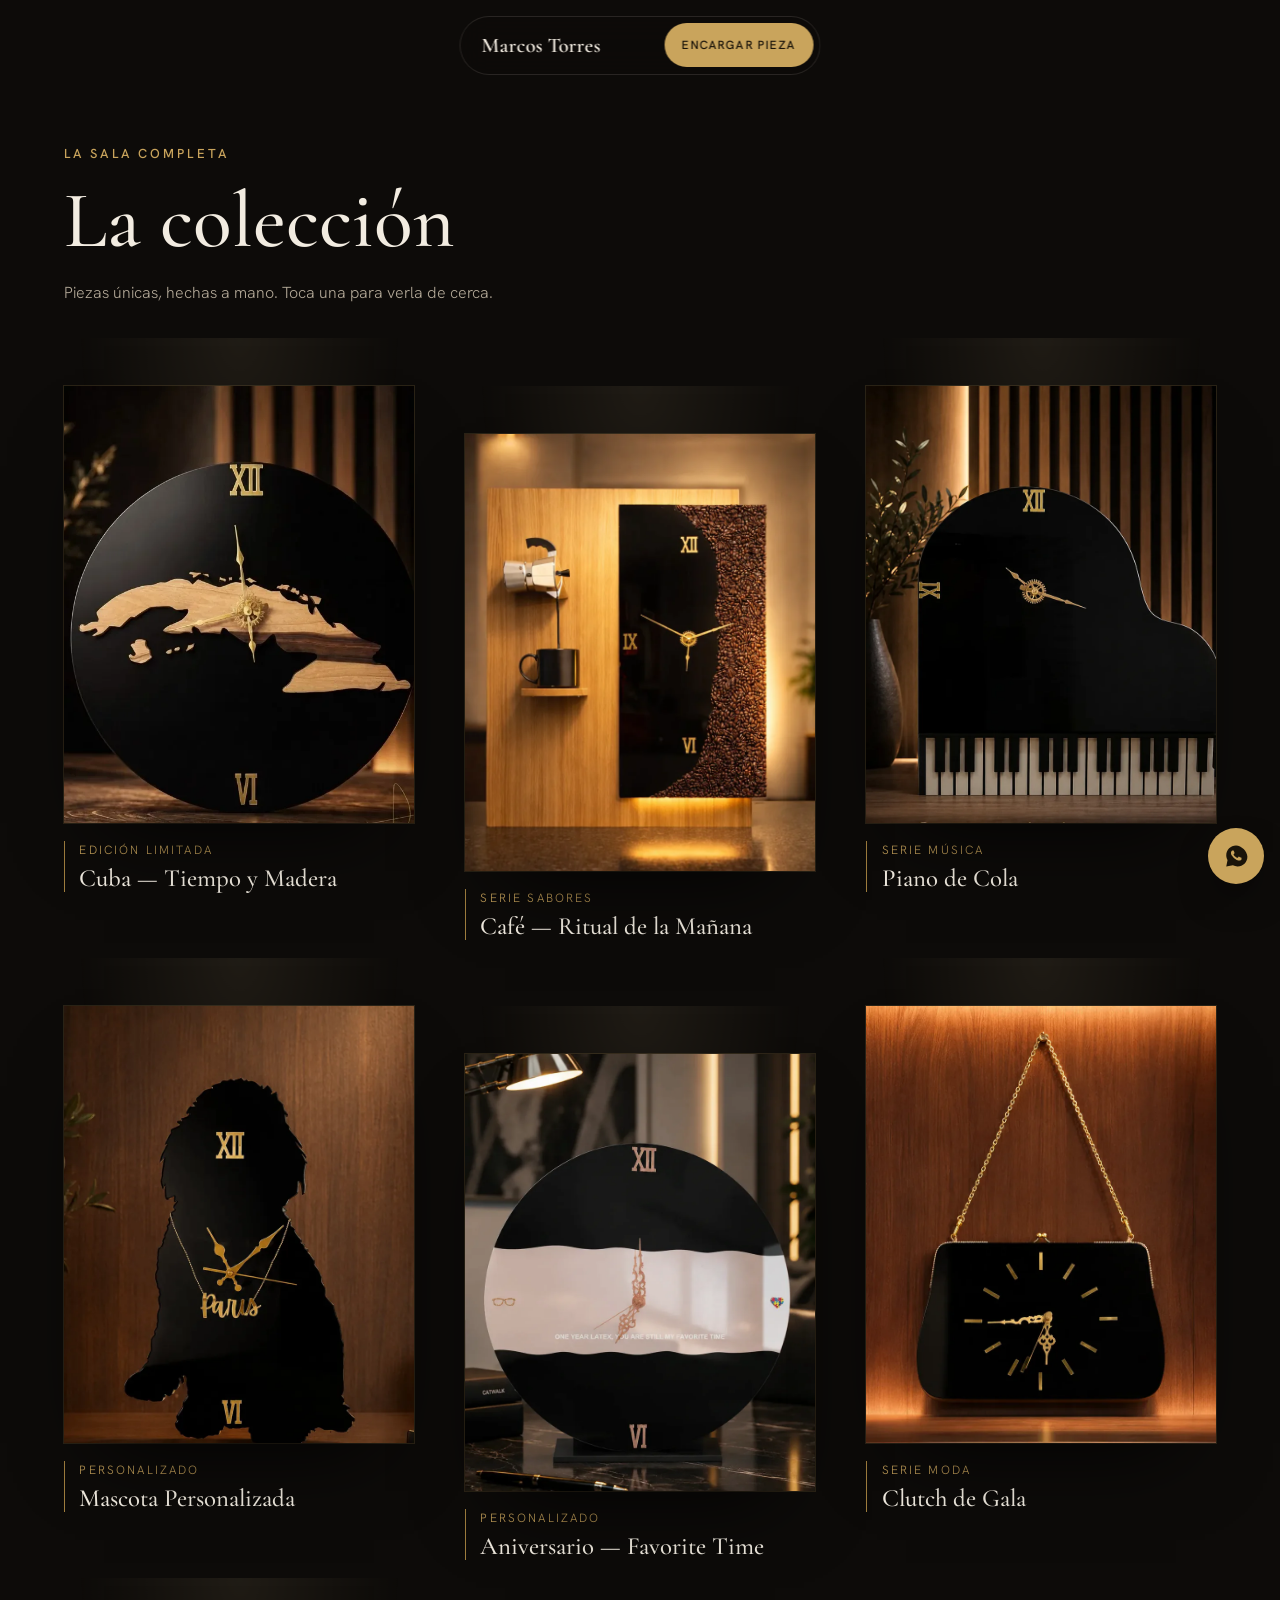
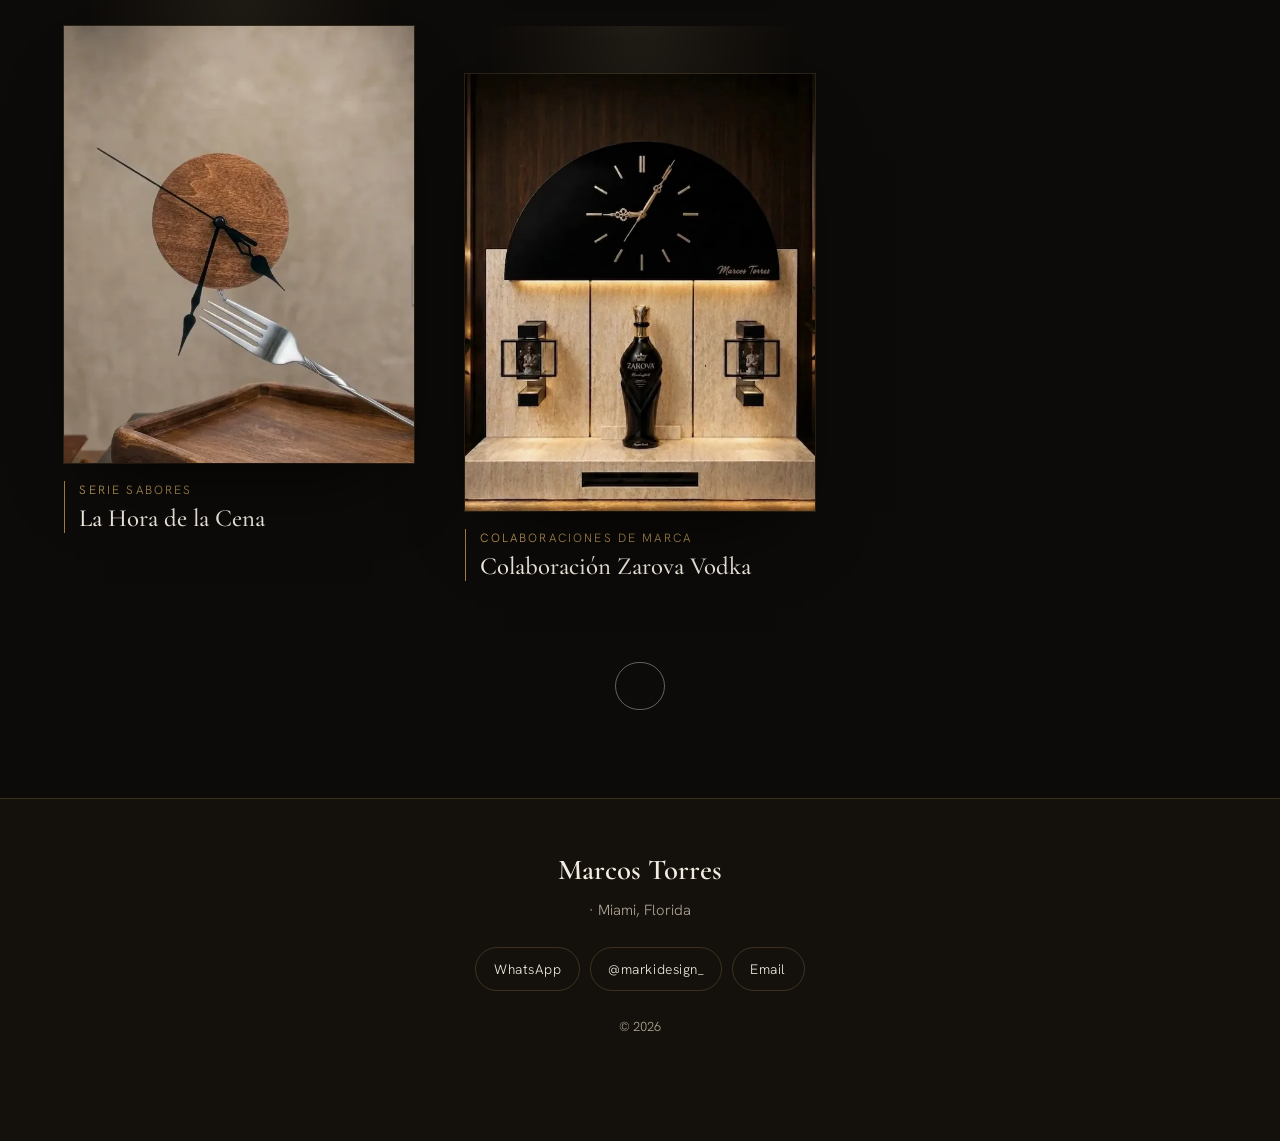
==== commit 90f69ab1: "Rediseño «La sala nocturna»: isla, hero con video diferido, pasillo 3D (GSAP diferido, solo escritor" ====
--- a/catalogo.html
+++ b/catalogo.html
@@ -2,97 +2,93 @@
 <html lang="es">
 <head>
   <meta charset="UTF-8" />
-  <meta name="viewport" content="width=device-width, initial-scale=1.0" />
-  <title>La Exposición · Marcos Torres · Relojes Artesanales de Lujo</title>
-  <meta name="description" content="La colección completa de relojes artesanales de lujo de Marcos Torres, presentada como una exposición de galería. Piezas únicas hechas a mano en Miami." />
+  <meta name="viewport" content="width=device-width, initial-scale=1, viewport-fit=cover" />
+  <title>La colección · Marcos Torres · Relojes Artesanales de Lujo</title>
+  <meta name="description" content="La colección completa de relojes artesanales de Marcos Torres: piezas de pared y de mesa, únicas y hechas a mano en Miami." />
   <meta name="theme-color" content="#0d0b09" />
+  <link rel="canonical" href="https://altiora-cu.github.io/marco-torres-design-web/catalogo.html" />
+  <meta property="og:type" content="website" />
+  <meta property="og:title" content="La colección · Marcos Torres" />
+  <meta property="og:description" content="Relojes de pared y de mesa, únicos y hechos a mano en Miami." />
+  <meta property="og:image" content="assets/img/hero-poster.webp" />
+  <meta property="og:locale" content="es_ES" />
 
+  <link rel="preload" as="image" href="assets/img/cuba.webp" fetchpriority="high" />
   <link rel="preconnect" href="https://fonts.googleapis.com" />
   <link rel="preconnect" href="https://fonts.gstatic.com" crossorigin />
-  <link href="https://fonts.googleapis.com/css2?family=Cormorant+Garamond:ital,wght@0,400;0,500;0,600;1,400&family=Hanken+Grotesk:wght@300;400;500;600&display=swap" rel="stylesheet" />
+  <link rel="stylesheet" href="https://fonts.googleapis.com/css2?family=Cormorant+Garamond:ital,wght@0,400;0,500;0,600;1,400;1,500&family=Hanken+Grotesk:wght@300;400;500;600&display=swap" media="print" onload="this.media='all'" />
+  <noscript><link rel="stylesheet" href="https://fonts.googleapis.com/css2?family=Cormorant+Garamond:ital,wght@0,400;0,500;0,600;1,400;1,500&family=Hanken+Grotesk:wght@300;400;500;600&display=swap" /></noscript>
   <link rel="stylesheet" href="css/styles.css" />
 </head>
-<body class="catalogo-page gallery">
+<body class="pagina-coleccion">
+  <a class="saltar" href="#coleccion" data-t="coleccion.titulo">La colección</a>
 
-  <!-- Textura de grano / film (fija, no interactiva) -->
-  <div class="grain" aria-hidden="true"></div>
-
-  <!-- HEADER con opción de volver -->
-  <header class="cat-header">
-    <a href="index.html" class="cat-back" aria-label="Volver al inicio">
-      <span aria-hidden="true">←</span> Volver
-    </a>
-    <a href="index.html" class="nav__brand" data-brand>Marcos Torres</a>
-    <a href="#" class="nav__cta" data-open-modal>Encargar</a>
-  </header>
-
-  <!-- INTRO DE LA EXPOSICIÓN -->
-  <section class="exhibit-intro">
-    <span class="eyebrow">La Exposición</span>
-    <h1 class="exhibit-title">La Colección</h1>
-    <p class="exhibit-lead">Nueve piezas únicas, hechas a mano. Cada reloj es una obra — recórrelas como en una galería.</p>
-    <div class="exhibit-meta">IX Piezas · Edición única · Miami</div>
-    <span class="exhibit-rule" aria-hidden="true"></span>
-  </section>
-
-  <!-- SALA DE EXPOSICIÓN (render por JS) -->
-  <section class="exhibit" data-gallery></section>
-
-  <div class="cat-back-wrap">
-    <a href="index.html" class="btn btn--ghost">← Volver al inicio</a>
+  <nav class="isla" aria-label="Principal">
+    <a class="isla__marca" href="index.html" data-t="marca.nombre">Marcos Torres</a>
+    <!-- Texto de respaldo para que la isla no salte; JS lo repinta desde config.js -->
+    <div class="isla__links" data-menu><a href="index.html#sala">La sala</a><a href="index.html#tu-reloj">Tu reloj</a><a href="index.html#redes">Redes</a></div>
+    <a class="btn btn--oro btn--sm" href="index.html#tu-reloj" data-wa="encargo" data-t="menu.cta">Encargar pieza</a>
+    <button class="isla__menu" type="button" aria-expanded="false" aria-controls="telon">
+      <span class="sr-only" data-t="menu.abrir"></span><i></i><i></i>
+    </button>
+  </nav>
+  <div class="telon" id="telon" hidden>
+    <ul data-menu-telon></ul>
   </div>
 
-  <!-- FOOTER -->
-  <footer class="footer">
-    <div class="footer__brand" data-brand>Marcos Torres</div>
-    <p class="footer__tag">Relojes artesanales de lujo · <span data-ciudad>Miami, Florida</span></p>
-    <div class="footer__links" data-social></div>
-    <p class="footer__legal">© <span data-year></span> Marcos Torres. Todas las piezas son únicas y hechas a mano.</p>
+  <main id="contenido">
+    <header class="coleccion__cabeza">
+      <p class="ceja" data-t="coleccion.eyebrow">La sala completa</p>
+      <h1 data-t="coleccion.titulo">La colección</h1>
+      <p data-t="coleccion.texto">Piezas únicas, hechas a mano. Toca una para verla de cerca.</p>
+    </header>
+
+    <!-- Las piezas se pintan desde config.js; cada foto lleva sus medidas para no mover la página -->
+    <ol class="coleccion" id="coleccion"></ol>
+
+    <div class="coleccion__volver">
+      <a class="btn btn--linea" href="index.html" data-t="coleccion.volver"></a>
+    </div>
+  </main>
+
+  <footer class="pie" id="contacto">
+    <p class="pie__marca" data-t="marca.nombre">Marcos Torres</p>
+    <p class="pie__tag"><span data-t="pie.tag"></span> · <span data-t="contacto.ciudad"></span></p>
+    <div class="pie__links" data-social></div>
+    <p class="pie__legal">© <span data-year></span> <span data-t="pie.legal"></span></p>
   </footer>
 
-  <!-- BOTÓN FLOTANTE WHATSAPP -->
-  <a href="#" class="wa-float" data-whatsapp-direct aria-label="Escribir por WhatsApp">
-    <svg viewBox="0 0 32 32" width="28" height="28" aria-hidden="true"><path fill="currentColor" d="M16 3C9.4 3 4 8.4 4 15c0 2.1.6 4.2 1.6 6L4 29l8.2-1.6c1.7.9 3.6 1.4 5.6 1.4h.2c6.6 0 12-5.4 12-12S22.6 3 16 3zm7 17c-.3.8-1.6 1.5-2.2 1.6-.6.1-1.3.1-2.1-.1-.5-.2-1.1-.4-1.9-.7-3.3-1.4-5.5-4.8-5.6-5-.2-.2-1.4-1.8-1.4-3.5s.9-2.5 1.2-2.8c.3-.3.7-.4.9-.4h.6c.2 0 .5 0 .7.5s.9 2.1.9 2.3c.1.2.1.4 0 .6-.1.2-.2.4-.4.6-.2.2-.4.5-.5.6-.2.2-.4.4-.2.7.2.3.9 1.4 1.9 2.3 1.3 1.1 2.3 1.5 2.6 1.6.3.1.5.1.7-.1.2-.2.8-.9 1-1.2.2-.3.4-.3.7-.2s2 .9 2.3 1.1c.3.2.5.2.6.4.1.1.1.8-.2 1.6z"/></svg>
+  <a href="index.html#tu-reloj" class="wa-flotante" data-wa="flotante" data-aria="menu.whatsapp">
+    <svg viewBox="0 0 32 32" width="26" height="26" aria-hidden="true"><path fill="currentColor" d="M16 3C9.4 3 4 8.4 4 15c0 2.1.6 4.2 1.6 6L4 29l8.2-1.6c1.7.9 3.6 1.4 5.6 1.4h.2c6.6 0 12-5.4 12-12S22.6 3 16 3zm7 17c-.3.8-1.6 1.5-2.2 1.6-.6.1-1.3.1-2.1-.1-.5-.2-1.1-.4-1.9-.7-3.3-1.4-5.5-4.8-5.6-5-.2-.2-1.4-1.8-1.4-3.5s.9-2.5 1.2-2.8c.3-.3.7-.4.9-.4h.6c.2 0 .5 0 .7.5s.9 2.1.9 2.3c.1.2.1.4 0 .6-.1.2-.2.4-.4.6-.2.2-.4.5-.5.6-.2.2-.4.4-.2.7.2.3.9 1.4 1.9 2.3 1.3 1.1 2.3 1.5 2.6 1.6.3.1.5.1.7-.1.2-.2.8-.9 1-1.2.2-.3.4-.3.7-.2s2 .9 2.3 1.1c.3.2.5.2.6.4.1.1.1.8-.2 1.6z"/></svg>
   </a>
 
-  <!-- MODAL DE ENCARGO -->
-  <div class="modal" data-modal hidden>
-    <div class="modal__backdrop" data-close-modal></div>
-    <div class="modal__box" role="dialog" aria-modal="true" aria-label="Encargar una pieza">
-      <button class="modal__close" data-close-modal aria-label="Cerrar">×</button>
-      <h3 class="modal__title">Encarga tu pieza única</h3>
-      <p class="modal__sub">Cuéntame tu idea y te respondo por WhatsApp con una propuesta.</p>
-      <form data-form class="form">
-        <div class="form__row">
-          <label>Nombre<input name="nombre" required autocomplete="name" /></label>
+  <dialog class="vitrina" id="vitrina" aria-labelledby="v-nombre">
+    <div class="vitrina__caja">
+      <div class="vitrina__obra" id="v-obra">
+        <img id="v-img" alt="" width="800" height="1000" decoding="async" />
+        <span class="vitrina__brillo" aria-hidden="true"></span>
+      </div>
+      <div class="vitrina__ficha">
+        <p class="vitrina__serie" id="v-serie"></p>
+        <h2 id="v-nombre"></h2>
+        <p class="vitrina__sub" id="v-sub"></p>
+        <p id="v-texto"></p>
+        <dl>
+          <div><dt data-t="vitrina.formato"></dt><dd id="v-tipo"></dd></div>
+          <div><dt data-t="vitrina.materiales"></dt><dd id="v-mat"></dd></div>
+        </dl>
+        <div class="vitrina__ctas">
+          <a class="btn btn--oro" href="index.html#tu-reloj" id="v-cta" data-t="vitrina.cta"></a>
+          <a class="btn btn--linea" href="index.html#tu-reloj" id="v-parecida" data-t="vitrina.parecida"></a>
         </div>
-        <div class="form__row form__row--2">
-          <label>País<input name="pais" autocomplete="country-name" /></label>
-          <label>Estado / Ciudad<input name="estado" /></label>
-        </div>
-        <div class="form__row form__row--2">
-          <label>Teléfono<input name="telefono" type="tel" autocomplete="tel" /></label>
-          <label>Email<input name="email" type="email" autocomplete="email" /></label>
-        </div>
-        <div class="form__row">
-          <label>Tu idea<textarea name="idea" rows="3" placeholder="Ej: un reloj con la silueta de mi perro, o el mapa de mi país…" required></textarea></label>
-        </div>
-        <button type="submit" class="btn btn--gold btn--block">Enviar por WhatsApp</button>
-        <p class="form__note">Se abrirá WhatsApp con tu mensaje listo para enviar.</p>
-      </form>
+      </div>
+      <div class="vitrina__nav">
+        <button type="button" id="v-prev" data-aria="vitrina.anterior">←</button>
+        <button type="button" id="v-next" data-aria="vitrina.siguiente">→</button>
+        <button type="button" id="v-cerrar" data-t="vitrina.cerrar"></button>
+      </div>
     </div>
-  </div>
-
-  <!-- LIGHTBOX -->
-  <div class="lightbox" data-lightbox hidden>
-    <button class="lightbox__close" data-close-lightbox aria-label="Cerrar">×</button>
-    <button class="lightbox__nav lightbox__nav--prev" data-lb-prev aria-label="Anterior">‹</button>
-    <figure class="lightbox__figure">
-      <img data-lb-img src="" alt="" />
-      <figcaption data-lb-caption></figcaption>
-    </figure>
-    <button class="lightbox__nav lightbox__nav--next" data-lb-next aria-label="Siguiente">›</button>
-  </div>
+  </dialog>
 
   <script src="js/config.js"></script>
   <script src="js/main.js"></script>
--- a/css/styles.css
+++ b/css/styles.css
@@ -1,417 +1,345 @@
 /* =============================================================
-   MARCOS TORRES · Dark premium artesanal
+   MARCOS TORRES · Dirección A «La sala nocturna»
+   El sitio es una sala de museo de noche: cada reloj tiene su luz.
+   Paleta del cliente (dark premium artesanal), NO se cambia.
+   Regla de forma: obras y marcos con esquina recta (museo);
+   controles en píldora. Nada más.
    ============================================================= */
-
 :root {
-  --bg: #0d0b09;
-  --bg-2: #14110d;
-  --bg-3: #1c1813;
-  --gold: #c9a45c;
-  --gold-soft: #d8bd83;
-  --gold-deep: #a07e3e;
-  --text: #f2ece1;
-  --text-mut: #a89e8d;
-  --line: rgba(201, 164, 92, 0.18);
-  --radius: 14px;
-  --ease: cubic-bezier(0.22, 1, 0.36, 1);
-  --serif: "Cormorant Garamond", Georgia, serif;
-  --sans: "Hanken Grotesk", system-ui, -apple-system, sans-serif;
-  --maxw: 1200px;
-  --pad: clamp(1.25rem, 5vw, 4rem);
-}
-
-* { box-sizing: border-box; margin: 0; padding: 0; }
-
-html { scroll-behavior: smooth; -webkit-text-size-adjust: 100%; }
-
-body {
-  background: var(--bg);
-  color: var(--text);
-  font-family: var(--sans);
-  font-weight: 300;
-  line-height: 1.6;
-  overflow-x: hidden;
-  cursor: url("../assets/img/cursor.png") 16 16, auto;
-}
-
-img { max-width: 100%; display: block; }
+  /* Color */
+  --bg: #0d0b09; --bg-2: #14110d; --bg-3: #1c1813;
+  --gold: #c9a45c; --gold-soft: #d8bd83; --gold-deep: #a07e3e;
+  --text: #f2ece1; --mut: #b3a998; --line: rgba(201, 164, 92, .22);
+  --papel: #f7f5f2; --papel-txt: #4a4238;
+  /* Tipo */
+  --serif: "Cormorant Garamond", "Cormorant Respaldo", Georgia, serif;
+  --sans: "Hanken Grotesk", "Hanken Respaldo", system-ui, -apple-system, "Segoe UI", sans-serif;
+  /* Ritmo */
+  --pad: clamp(1rem, 5vw, 4rem);
+  --maxw: 1320px;
+  --ease: cubic-bezier(.22, 1, .36, 1);
+  /* Capas */
+  --z-flota: 30; --z-nav: 40; --z-telon: 50;
+}
+
+/* Respaldos con el mismo ancho que las fuentes web (medido en Chrome el 23/10/2026):
+   mientras llegan Cormorant y Hanken, el texto ocupa casi lo mismo y la página no salta (CLS) */
+@font-face { font-family: "Cormorant Respaldo"; src: local("Georgia"); size-adjust: 88.4%; }
+@font-face { font-family: "Cormorant Respaldo"; font-style: italic; src: local("Georgia Italic"), local("Georgia-Italic"); size-adjust: 78.9%; }
+@font-face { font-family: "Hanken Respaldo"; src: local("Arial"), local("Helvetica"); size-adjust: 99%; }
+
+/* ---------- Base ---------- */
+*, *::before, *::after { box-sizing: border-box; margin: 0; padding: 0; }
+html { -webkit-text-size-adjust: 100%; scroll-behavior: smooth; }
+body { background: var(--bg); color: var(--text); font-family: var(--sans); font-weight: 300; line-height: 1.6;
+  overflow-x: clip; -webkit-font-smoothing: antialiased; }
+img, video { display: block; max-width: 100%; height: auto; }
 a { color: inherit; text-decoration: none; }
-
-/* ---------- Tipografía base ---------- */
-h1, h2, h3 { font-family: var(--serif); font-weight: 500; line-height: 1.08; letter-spacing: 0.01em; }
-h2 { font-size: clamp(2rem, 5vw, 3.4rem); }
-h3 { font-size: clamp(1.4rem, 3vw, 2rem); }
-
-.eyebrow {
-  display: inline-block;
-  font-family: var(--sans);
-  font-size: 0.72rem;
-  font-weight: 500;
-  letter-spacing: 0.32em;
-  text-transform: uppercase;
-  color: var(--gold);
-  margin-bottom: 1rem;
-}
-
-.section-head { text-align: center; max-width: 640px; margin: 0 auto clamp(2.5rem, 6vw, 4rem); }
-.section-sub { color: var(--text-mut); margin-top: 1rem; font-size: 1.05rem; }
+button { font: inherit; color: inherit; background: none; border: 0; cursor: pointer; }
+ol, ul { list-style: none; }
+:focus-visible { outline: 2px solid var(--gold); outline-offset: 3px; border-radius: 4px; }
+.sr-only { position: absolute; width: 1px; height: 1px; overflow: hidden; clip: rect(0 0 0 0); white-space: nowrap; }
+.saltar { position: absolute; left: 1rem; top: -4rem; z-index: 100; padding: .7rem 1rem; border-radius: 999px; background: var(--gold); color: #1a140a; font-weight: 500; }
+.saltar:focus { top: 1rem; }
+h1, h2, h3 { font-family: var(--serif); font-weight: 500; line-height: 1.08; text-wrap: balance; }
+h2 { font-size: clamp(2.1rem, 5vw, 3.6rem); }
+em { font-style: italic; color: var(--gold-soft); }
+.ceja { font-size: .8125rem; font-weight: 500; letter-spacing: .24em; text-transform: uppercase; color: var(--gold); }
+body.sin-scroll { overflow: hidden; }
 
 /* ---------- Botones ---------- */
-.btn {
-  display: inline-flex; align-items: center; justify-content: center;
-  padding: 0.95rem 2rem;
-  font-family: var(--sans);
-  font-size: 0.82rem; font-weight: 500;
-  letter-spacing: 0.14em; text-transform: uppercase;
-  border-radius: var(--radius);
-  border: 1px solid transparent;
-  transition: transform .18s var(--ease), background .2s var(--ease), color .2s var(--ease), box-shadow .28s var(--ease);
-  cursor: inherit;
-}
-.btn:active { transform: scale(0.97); }
-.btn--gold {
-  background: linear-gradient(135deg, var(--gold-soft), var(--gold-deep));
-  color: #1a140a;
-  box-shadow: 0 8px 30px -12px rgba(201, 164, 92, 0.6);
-}
-.btn--gold:hover { transform: translateY(-2px); box-shadow: 0 14px 40px -12px rgba(201, 164, 92, 0.8); }
-.btn--gold:active { transform: translateY(0) scale(0.97); }
-.btn--ghost { border-color: var(--line); color: var(--text); background: transparent; }
-.btn--ghost:hover { border-color: var(--gold); color: var(--gold); }
-.btn--lg { padding: 1.1rem 2.6rem; font-size: 0.88rem; }
-.btn--block { width: 100%; }
-
-/* ---------- NAV ---------- */
-.nav {
-  position: fixed; top: 0; left: 0; right: 0; z-index: 50;
-  display: flex; align-items: center; justify-content: space-between;
-  padding: 1.1rem var(--pad);
-  transition: background .35s var(--ease), border-color .35s var(--ease);
-  border-bottom: 1px solid transparent;
-}
-.nav.scrolled {
-  background: rgba(13, 11, 9, 0.82);
-  backdrop-filter: blur(14px);
-  -webkit-backdrop-filter: blur(14px);
-  border-bottom-color: var(--line);
-  padding-top: 0.8rem; padding-bottom: 0.8rem;
-}
-.nav__brand { font-family: var(--serif); font-size: 1.4rem; font-weight: 600; letter-spacing: 0.02em; color: var(--text); }
-.nav__links { display: flex; align-items: center; gap: clamp(1rem, 3vw, 2.2rem); }
-.nav__links a { font-size: 0.82rem; letter-spacing: 0.08em; color: var(--text-mut); transition: color .3s var(--ease); }
-.nav__links a:hover { color: var(--gold); }
-.nav__cta {
-  border: 1px solid var(--gold); border-radius: 999px;
-  padding: 0.5rem 1.2rem; color: var(--gold) !important;
-}
-.nav__cta:hover { background: var(--gold); color: #1a140a !important; }
-@media (max-width: 620px) {
-  .nav__links a:not(.nav__cta) { display: none; }
+.btn { display: inline-flex; align-items: center; justify-content: center; gap: .7rem; min-height: 48px; padding: .85rem 1.5rem; border-radius: 999px;
+  font-size: .82rem; font-weight: 500; letter-spacing: .1em; text-transform: uppercase; white-space: nowrap;
+  transition: transform .25s var(--ease), background-color .25s var(--ease), color .25s var(--ease), border-color .25s var(--ease); }
+.btn:active { transform: scale(.97); }
+.btn--oro { background: var(--gold); color: #1a140a; }
+.btn--oro:hover { background: var(--gold-soft); }
+.btn--linea { border: 1px solid rgba(242, 236, 225, .38); color: var(--text); }
+.btn--linea:hover { border-color: var(--gold); color: var(--gold-soft); }
+.btn--sm { min-height: 44px; padding: .6rem 1.1rem; font-size: .74rem; }
+.btn--ancho { width: 100%; white-space: normal; text-align: center; }
+.btn__ico { display: grid; place-items: center; width: 26px; height: 26px; margin-right: -.6rem; border-radius: 50%; background: rgba(26, 20, 10, .14); transition: transform .3s var(--ease); }
+.btn:hover .btn__ico { transform: translate(2px, -2px); }
+
+/* ---------- Isla de navegación ---------- */
+.isla { position: fixed; top: max(1rem, env(safe-area-inset-top)); left: 50%; transform: translateX(-50%); z-index: var(--z-nav);
+  display: flex; align-items: center; gap: clamp(.8rem, 2.5vw, 2rem); padding: .4rem .4rem .4rem 1.3rem;
+  width: max-content; max-width: calc(100vw - 2rem);
+  background: rgba(13, 11, 9, .7); border: 1px solid rgba(242, 236, 225, .12); border-radius: 999px;
+  backdrop-filter: blur(16px) saturate(140%); -webkit-backdrop-filter: blur(16px) saturate(140%); }
+.isla__marca { font-family: var(--serif); font-size: 1.3rem; font-weight: 600; white-space: nowrap; }
+.isla__links { display: flex; gap: 1.4rem; }
+.isla__links a { display: inline-flex; align-items: center; min-height: 44px; font-size: .88rem; letter-spacing: .03em; color: var(--mut); transition: color .25s var(--ease); }
+.isla__links a:hover { color: var(--gold-soft); }
+.isla__menu { display: none; position: relative; flex: 0 0 auto; width: 44px; height: 44px; border-radius: 50%; border: 1px solid var(--line); }
+.isla__menu i { position: absolute; left: 13px; right: 13px; height: 1.5px; background: var(--text); transition: transform .45s var(--ease); }
+.isla__menu i:first-of-type { top: 18px; }
+.isla__menu i:last-of-type { top: 24px; }
+.isla__menu[aria-expanded="true"] i:first-of-type { transform: translateY(3px) rotate(45deg); }
+.isla__menu[aria-expanded="true"] i:last-of-type { transform: translateY(-3px) rotate(-45deg); }
+.telon { position: fixed; inset: 0; z-index: var(--z-telon); display: grid; place-items: center;
+  background: rgba(10, 8, 6, .95); backdrop-filter: blur(20px); -webkit-backdrop-filter: blur(20px); }
+.telon[hidden] { display: none; }
+.telon ul { text-align: center; }
+.telon li { overflow: hidden; }
+.telon a { display: block; padding: .5rem 1rem; font-family: var(--serif); font-size: clamp(2.2rem, 10vw, 3.4rem); transform: translateY(110%); transition: transform .7s var(--ease); }
+.telon.abierto a { transform: none; }
+.telon.abierto li:nth-child(2) a { transition-delay: .06s; }
+.telon.abierto li:nth-child(3) a { transition-delay: .12s; }
+.telon.abierto li:last-child a { transition-delay: .18s; color: var(--gold); }
+@media (max-width: 760px) {
+  .isla { left: 1rem; right: 1rem; transform: none; width: auto; justify-content: space-between; }
+  .isla__links, .isla > .btn { display: none; }
+  .isla__menu { display: block; z-index: 1; }
+  .isla:has(.isla__menu[aria-expanded="true"]) { z-index: calc(var(--z-telon) + 1); }
 }
 
 /* ---------- HERO ---------- */
-.hero {
-  position: relative; min-height: 100svh;
-  display: flex; flex-direction: column; align-items: center; justify-content: center;
-  text-align: center; padding: 7rem var(--pad) 4rem;
-  overflow: hidden;
-}
-.hero__media { position: absolute; inset: 0; z-index: 0; }
-.hero__video {
-  position: absolute; inset: 0; width: 100%; height: 100%;
-  object-fit: cover; opacity: 0;
-  transition: opacity 1.2s var(--ease);
-}
-.hero__video.ready { opacity: 0.55; }
-.hero__media {
-  background: #000 center/cover no-repeat;
-}
-.hero__overlay {
-  position: absolute; inset: 0;
-  background:
-    radial-gradient(120% 90% at 50% 20%, transparent 40%, rgba(13,11,9,0.55) 78%, var(--bg) 100%),
-    linear-gradient(to bottom, rgba(13,11,9,0.5), rgba(13,11,9,0.35) 45%, var(--bg) 96%);
-}
-.hero__content { position: relative; z-index: 2; max-width: 920px; width: 100%; will-change: transform; }
-.hero__eyebrow {
-  font-size: clamp(0.6rem, 2.4vw, 0.74rem); letter-spacing: 0.28em; text-transform: uppercase;
-  color: var(--gold); margin-bottom: 1.8rem;
-}
-.hero__title {
-  font-family: var(--serif);
-  font-style: italic;
-  font-size: clamp(1.35rem, 5.2vw, 3.7rem);
-  font-weight: 500; line-height: 1.12;
-  letter-spacing: 0.005em;
-  color: #cda65e;                 /* dorado marcado, con presencia */
-  text-shadow: 0 2px 24px rgba(0, 0, 0, 0.6), 0 1px 3px rgba(0, 0, 0, 0.5);
-  white-space: nowrap;            /* toda la frase en una sola línea */
-  animation: heroTitleIn 0.9s var(--ease) both;
-}
-.hero__title .word { display: inline-block; white-space: nowrap; }
-.hero__title .char { display: inline-block; }
-@keyframes heroTitleIn { from { opacity: 0; transform: translateY(16px); } to { opacity: 1; transform: none; } }
-.hero__actions { margin-top: 2.6rem; display: flex; gap: 1rem; flex-wrap: wrap; justify-content: center; }
-.hero__scroll {
-  position: absolute; bottom: 1.6rem; left: 50%; transform: translateX(-50%);
-  z-index: 2; font-size: 1.6rem; color: var(--gold);
-  animation: bob 2.4s ease-in-out infinite;
-}
-@keyframes bob { 0%,100% { transform: translateX(-50%) translateY(0); } 50% { transform: translateX(-50%) translateY(8px); } }
-
-/* ---------- Secciones layout ---------- */
-section { padding: clamp(4.5rem, 12vw, 9rem) var(--pad); max-width: var(--maxw); margin-inline: auto; }
-.hero, .footer { max-width: none; }
-
-/* ---------- ARTISTA ---------- */
-.artista__grid { display: grid; grid-template-columns: 1fr 1.1fr; gap: clamp(2rem, 6vw, 5rem); align-items: center; }
-.artista__photo { position: relative; }
-.artista__photo img {
-  border-radius: var(--radius);
-  filter: grayscale(0.15) contrast(1.03);
-  box-shadow: 0 30px 80px -40px rgba(0,0,0,0.9);
-}
-.artista__photo::after {
-  content: ""; position: absolute; inset: -12px;
-  border: 1px solid var(--line); border-radius: calc(var(--radius) + 8px);
-  pointer-events: none;
-}
-.artista__text h2 { margin-bottom: 1.4rem; white-space: pre-line; }
-.artista__text p { color: var(--text-mut); margin-bottom: 1rem; max-width: 46ch; }
-.valores { display: grid; grid-template-columns: 1fr 1fr; gap: 1.4rem 1.6rem; margin-top: 2.2rem; }
-.valor { display: flex; gap: 0.9rem; align-items: flex-start; }
-.valor__icon { color: var(--gold); font-size: 1.1rem; line-height: 1.4; }
-.valor h4 { font-family: var(--sans); font-size: 0.92rem; font-weight: 600; letter-spacing: 0.02em; margin-bottom: 0.15rem; }
-.valor p { font-size: 0.85rem; margin: 0; color: var(--text-mut); }
-@media (max-width: 820px) {
-  .artista__grid { grid-template-columns: 1fr; }
-  .artista__photo { max-width: 420px; margin-inline: auto; }
-}
-
-/* ---------- CATÁLOGO ---------- */
-.catalogo__toggle-wrap { text-align: center; }
-.catalogo__grid {
-  margin-top: 3rem;
-  display: grid; grid-template-columns: repeat(3, 1fr); gap: 1.4rem;
-}
-.catalogo__grid[hidden] { display: none; }
-.card {
-  position: relative; border-radius: var(--radius); overflow: hidden;
-  background: var(--bg-2); border: 1px solid var(--line);
-  cursor: inherit; opacity: 0; transform: translateY(24px);
-  transition: transform .6s var(--ease), opacity .6s var(--ease), border-color .25s var(--ease), box-shadow .3s var(--ease);
-}
-.card.in { opacity: 1; transform: none; }
-.card:hover { border-color: var(--gold); box-shadow: 0 24px 60px -30px rgba(201,164,92,0.35); }
-.card__img { aspect-ratio: 4 / 5; overflow: hidden; }
-.card__img img { width: 100%; height: 100%; object-fit: cover; transition: transform .6s var(--ease); }
-.card:hover .card__img img { transform: scale(1.06); }
-.card__body { padding: 1.1rem 1.2rem 1.3rem; }
-.card__cat { font-size: 0.66rem; letter-spacing: 0.2em; text-transform: uppercase; color: var(--gold); }
-.card__title { font-family: var(--serif); font-size: 1.35rem; margin: 0.3rem 0 0.4rem; }
-.card__desc { font-size: 0.86rem; color: var(--text-mut); }
-.card__zoom {
-  position: absolute; top: 0.9rem; right: 0.9rem;
-  width: 34px; height: 34px; border-radius: 50%;
-  background: rgba(13,11,9,0.6); backdrop-filter: blur(6px);
-  display: flex; align-items: center; justify-content: center;
-  color: var(--gold); font-size: 0.9rem; opacity: 0; transition: opacity .4s var(--ease);
-}
-.card:hover .card__zoom { opacity: 1; }
-@media (max-width: 900px) { .catalogo__grid { grid-template-columns: repeat(2, 1fr); } }
-@media (max-width: 560px) { .catalogo__grid { grid-template-columns: 1fr; } }
-
-/* ---------- ENCARGOS ---------- */
-.encargos { background: linear-gradient(180deg, var(--bg) 0%, var(--bg-2) 50%, var(--bg) 100%); max-width: none; }
-.encargos > * { max-width: var(--maxw); margin-inline: auto; }
-.encargos__steps { display: grid; grid-template-columns: repeat(4, 1fr); gap: 1.4rem; }
-.step {
-  padding: 2rem 1.4rem; border: 1px solid var(--line); border-radius: var(--radius);
-  background: rgba(28,24,19,0.4); position: relative;
-}
-.step__n { font-family: var(--serif); font-size: 2.4rem; color: var(--gold-deep); line-height: 1; }
-.step h4 { font-family: var(--serif); font-size: 1.35rem; font-weight: 500; margin: 0.8rem 0 0.5rem; }
-.step p { font-size: 0.88rem; color: var(--text-mut); }
-.encargos__cta { text-align: center; margin-top: 3rem; }
-@media (max-width: 860px) { .encargos__steps { grid-template-columns: 1fr 1fr; } }
-@media (max-width: 460px) { .encargos__steps { grid-template-columns: 1fr; } }
-
-/* ---------- FOOTER ---------- */
-.footer {
-  text-align: center; padding: clamp(4rem, 8vw, 6rem) var(--pad) 3rem;
-  border-top: 1px solid var(--line); background: var(--bg-2);
-}
-.footer__brand { font-family: var(--serif); font-size: 2rem; font-weight: 600; }
-.footer__tag { color: var(--text-mut); margin-top: 0.5rem; }
-.footer__links { display: flex; gap: 1.4rem; justify-content: center; margin: 1.8rem 0; }
-.footer__links a { font-size: 0.82rem; letter-spacing: 0.08em; color: var(--text-mut); transition: color .3s var(--ease); }
-.footer__links a:hover { color: var(--gold); }
-.footer__legal { font-size: 0.76rem; color: rgba(168,158,141,0.6); margin-top: 1rem; }
-
-/* ---------- WHATSAPP FLOTANTE ---------- */
-.wa-float {
-  position: fixed; bottom: 1.4rem; right: 1.4rem; z-index: 60;
-  width: 56px; height: 56px; border-radius: 50%;
-  background: #1f8f4e; color: #fff;
-  display: flex; align-items: center; justify-content: center;
-  box-shadow: 0 10px 30px -8px rgba(31,143,78,0.7);
-  transition: transform .4s var(--ease);
-}
-.wa-float:hover { transform: scale(1.08); }
-
-/* ---------- MODAL ---------- */
-.modal { position: fixed; inset: 0; z-index: 100; display: flex; align-items: center; justify-content: center; padding: 1.2rem; }
-.modal[hidden] { display: none; }
-.modal__backdrop { position: absolute; inset: 0; background: rgba(5,4,3,0.75); backdrop-filter: blur(6px); }
-.modal__box {
-  position: relative; z-index: 2; width: 100%; max-width: 520px;
-  background: var(--bg-3); border: 1px solid var(--line); border-radius: var(--radius);
-  padding: clamp(1.6rem, 4vw, 2.6rem); max-height: 92vh; overflow-y: auto;
-  animation: modalIn .5s var(--ease);
-}
-@keyframes modalIn { from { opacity: 0; transform: translateY(20px) scale(.98); } to { opacity: 1; transform: none; } }
-.modal__close { position: absolute; top: 0.8rem; right: 1rem; background: none; border: none; color: var(--text-mut); font-size: 1.8rem; cursor: inherit; line-height: 1; }
-.modal__close:hover { color: var(--gold); }
-.modal__title { font-size: 1.8rem; }
-.modal__sub { color: var(--text-mut); margin: 0.4rem 0 1.6rem; font-size: 0.95rem; }
-
-/* ---------- FORM ---------- */
-.form__row { margin-bottom: 1rem; }
-.form__row--2 { display: grid; grid-template-columns: 1fr 1fr; gap: 1rem; }
-.form label { display: block; font-size: 0.72rem; letter-spacing: 0.1em; text-transform: uppercase; color: var(--text-mut); }
-.form input, .form textarea {
-  width: 100%; margin-top: 0.4rem;
-  background: var(--bg); border: 1px solid var(--line); border-radius: 10px;
-  color: var(--text); font-family: var(--sans); font-size: 0.95rem;
-  padding: 0.75rem 0.9rem; transition: border-color .3s var(--ease);
-}
-.form input:focus, .form textarea:focus { outline: none; border-color: var(--gold); }
-.form textarea { resize: vertical; }
-.form button { margin-top: 0.5rem; }
-.form__note { font-size: 0.74rem; color: var(--text-mut); text-align: center; margin-top: 0.8rem; }
-@media (max-width: 440px) { .form__row--2 { grid-template-columns: 1fr; } }
-
-/* ---------- LIGHTBOX ---------- */
-.lightbox { position: fixed; inset: 0; z-index: 110; display: flex; align-items: center; justify-content: center; padding: 2rem; background: rgba(5,4,3,0.94); }
-.lightbox[hidden] { display: none; }
-.lightbox__figure { max-width: 90vw; max-height: 86vh; text-align: center; }
-.lightbox__figure img { max-width: 100%; max-height: 78vh; border-radius: var(--radius); box-shadow: 0 30px 90px -30px #000; transition: opacity .25s var(--ease); }
-.lightbox__figure figcaption { margin-top: 1rem; font-family: var(--serif); font-size: 1.3rem; color: var(--gold-soft); }
-.lightbox__close { position: absolute; top: 1.2rem; right: 1.6rem; background: none; border: none; color: var(--text); font-size: 2.2rem; cursor: inherit; }
-.lightbox__nav {
-  position: absolute; top: 50%; transform: translateY(-50%);
-  background: none; border: none; color: var(--text); font-size: 3rem; cursor: inherit;
-  padding: 0 1rem; transition: color .3s var(--ease);
-}
-.lightbox__nav:hover { color: var(--gold); }
-.lightbox__nav--prev { left: 0.5rem; }
-.lightbox__nav--next { right: 0.5rem; }
-
-/* ---------- REVEAL ---------- */
-.reveal { opacity: 0; transform: translateY(20px); transition: opacity .6s var(--ease), transform .6s var(--ease); }
-.reveal.in { opacity: 1; transform: none; }
-
-/* ---------- PÁGINA DE CATÁLOGO ---------- */
-.cat-header {
-  position: sticky; top: 0; z-index: 50;
-  display: grid; grid-template-columns: 1fr auto 1fr; align-items: center;
-  padding: 1rem var(--pad);
-  background: rgba(13, 11, 9, 0.9);
-  backdrop-filter: blur(14px); -webkit-backdrop-filter: blur(14px);
-  border-bottom: 1px solid var(--line);
-}
-.cat-header .nav__brand { text-align: center; font-size: 1.3rem; }
-.cat-back {
-  justify-self: start;
-  font-size: 0.82rem; letter-spacing: 0.06em; color: var(--text-mut);
-  display: inline-flex; align-items: center; gap: 0.4rem;
-  transition: color .3s var(--ease);
-}
-.cat-back:hover { color: var(--gold); }
-.cat-header .nav__cta { justify-self: end; }
-.cat-main { padding-top: clamp(2.5rem, 6vw, 4rem); }
-.cat-main .catalogo__grid { margin-top: clamp(2rem, 5vw, 3rem); }
-.cat-back-wrap { text-align: center; margin-top: clamp(2.5rem, 6vw, 4rem); }
-@media (max-width: 460px) {
-  .cat-header .nav__brand { font-size: 1.05rem; }
-  .cat-back span { font-size: 1.1rem; }
-}
-
-/* ---------- EXPOSICIÓN / GALERÍA (catalogo.html) ---------- */
-.gallery {
-  background:
-    radial-gradient(80% 48% at 50% -6%, rgba(201,164,92,0.07), transparent 60%),
-    var(--bg);
-}
-.grain {
-  position: fixed; inset: 0; z-index: 40; pointer-events: none; opacity: 0.05;
-  mix-blend-mode: overlay;
-  background-image: url("data:image/svg+xml,%3Csvg xmlns='http://www.w3.org/2000/svg' width='140' height='140'%3E%3Cfilter id='n'%3E%3CfeTurbulence type='fractalNoise' baseFrequency='0.85' numOctaves='2' stitchTiles='stitch'/%3E%3C/filter%3E%3Crect width='100%25' height='100%25' filter='url(%23n)'/%3E%3C/svg%3E");
-}
-
-.exhibit-intro { text-align: center; max-width: 760px; margin-inline: auto; padding: clamp(2.5rem,7vw,5rem) var(--pad) clamp(1rem,3vw,2rem); }
-.exhibit-title { font-size: clamp(2.6rem,7vw,5rem); font-weight: 500; margin: .5rem 0 1rem; }
-.exhibit-lead { color: var(--text-mut); font-size: 1.08rem; max-width: 48ch; margin: 0 auto; }
-.exhibit-meta { margin-top: 1.4rem; font-size: .7rem; letter-spacing: .28em; text-transform: uppercase; color: var(--gold); }
-.exhibit-rule { display: block; width: 1px; height: clamp(40px,7vw,70px); margin: 1.8rem auto 0; background: linear-gradient(var(--gold), transparent); }
-
-.exhibit { max-width: 1100px; margin-inline: auto; padding: 0 var(--pad) clamp(2rem,5vw,4rem); }
-.plate { display: grid; grid-template-columns: 1.05fr 0.95fr; gap: clamp(2rem,5vw,5rem); align-items: center; padding: clamp(3rem,7vw,6rem) 0; }
-.plate + .plate { border-top: 1px solid rgba(201,164,92,0.08); }
-.plate--right .plate__art { order: 2; }
-.plate--right .plate__label { order: 1; text-align: right; }
-.plate--right .plate__desc { margin-left: auto; }
-
-/* Obra enmarcada — double-bezel de museo */
-.plate__art { position: relative; display: flex; flex-direction: column; align-items: center; }
-.spotlight { position: absolute; top: -10%; left: 50%; transform: translateX(-50%); width: 130%; height: 120%; z-index: 0; pointer-events: none;
-  background: radial-gradient(55% 45% at 50% 0%, rgba(201,164,92,0.18), rgba(201,164,92,0.05) 45%, transparent 72%); }
-.frame { position: relative; z-index: 1; width: 100%; max-width: 440px; padding: clamp(10px,1.6vw,20px);
-  background: linear-gradient(158deg, #1b1710, #100c08); border: 1px solid rgba(201,164,92,0.28); border-radius: 5px;
-  box-shadow: 0 44px 90px -46px rgba(0,0,0,0.95), inset 0 1px 0 rgba(255,255,255,0.05); cursor: inherit; outline: none;
-  transition: transform .45s var(--ease), box-shadow .45s var(--ease), border-color .45s var(--ease); }
-.frame:hover, .frame:focus-visible { transform: translateY(-5px);
-  border-color: rgba(201,164,92,0.5);
-  box-shadow: 0 56px 104px -46px rgba(0,0,0,0.95), 0 0 0 1px rgba(201,164,92,0.14), inset 0 1px 0 rgba(255,255,255,0.06); }
-.frame__mat { border: 1px solid rgba(201,164,92,0.16); border-radius: 3px; overflow: hidden; background: #000; }
-.frame__mat img { display: block; width: 100%; height: auto; }
-.plinth { display: block; width: 62%; max-width: 300px; height: 34px; margin-top: 4px;
-  background: radial-gradient(50% 100% at 50% 0%, rgba(0,0,0,0.55), transparent 72%); }
-
-/* Cédula de museo */
-.plate__num { display: block; font-family: var(--serif); font-size: clamp(2.4rem,4.5vw,3.6rem); line-height: 1; color: rgba(201,164,92,0.45); }
-.plate__name { font-family: var(--serif); font-weight: 500; font-size: clamp(1.7rem,3.2vw,2.6rem); line-height: 1.08; margin: .3rem 0 .7rem; }
-.plate__desc { color: var(--text-mut); max-width: 42ch; }
-.plate__meta { margin-top: 1.1rem; font-size: .68rem; letter-spacing: .22em; text-transform: uppercase; color: rgba(168,158,141,0.65); }
-.plate__cta { display: inline-block; margin-top: 1.4rem; padding: 0 0 3px; background: none; border: none;
-  color: var(--gold); font-family: var(--sans); font-size: .76rem; letter-spacing: .16em; text-transform: uppercase; cursor: inherit;
-  border-bottom: 1px solid rgba(201,164,92,0.4); transition: color .25s var(--ease), border-color .25s var(--ease); }
-.plate__cta:hover { color: var(--gold-soft); border-color: var(--gold); }
-
-/* Reveal fade-up + blur (soft-skill) */
-.plate.reveal { filter: blur(6px); transition: opacity .8s var(--ease), transform .8s var(--ease), filter .8s var(--ease); }
-.plate.reveal.in { filter: blur(0); }
-
-@media (max-width: 820px) {
-  .plate { grid-template-columns: 1fr; gap: 1.6rem; text-align: center; }
-  .plate__art, .plate--right .plate__art { order: 0; }
-  .plate__label, .plate--right .plate__label { order: 0; text-align: center; }
-  .plate__desc, .plate--right .plate__desc { margin-inline: auto; }
-  .frame { max-width: 360px; margin-inline: auto; }
-}
-
-/* ---------- Accesibilidad ---------- */
+.hero { position: relative; min-height: 100svh; display: grid; align-items: end; overflow: hidden; isolation: isolate;
+  padding: 7rem var(--pad) clamp(2.5rem, 8vh, 5rem); }
+/* El fondo de respaldo SIEMPRE está: si el video falla, tarda o el navegador bloquea el autoplay, se ve esta imagen */
+.hero__fondo { position: absolute; inset: -3%; z-index: -2; background: #0d0b09 url("../assets/img/hero-bg.webp") center / cover no-repeat; will-change: transform; }
+.hero__video { width: 100%; height: 100%; object-fit: cover; opacity: 0; transition: opacity 1.2s var(--ease); }
+.hero__video.lista { opacity: 1; }
+.hero__velo { position: absolute; inset: 0; z-index: -1;
+  background: linear-gradient(180deg, rgba(13,11,9,.6) 0%, rgba(13,11,9,0) 26%, rgba(13,11,9,.2) 55%, rgba(13,11,9,.94) 100%),
+              linear-gradient(90deg, rgba(13,11,9,.9) 0%, rgba(13,11,9,.6) 40%, rgba(13,11,9,0) 68%); }
+.hero__texto { max-width: 760px; will-change: transform; animation: entra .9s var(--ease) .15s both; }
+.hero__ceja { font-size: .8125rem; font-weight: 500; letter-spacing: .22em; text-transform: uppercase; color: var(--gold-soft);
+  text-shadow: 0 1px 12px rgba(0, 0, 0, .8); }
+.hero h1 { font-size: clamp(2.4rem, 6.4vw, 5.2rem); margin: .9rem 0 1.1rem; letter-spacing: -.005em; text-shadow: 0 2px 30px rgba(0, 0, 0, .55); }
+.hero h1 em { display: inline-block; padding-bottom: .06em; }
+.hero__sub { max-width: 46ch; color: #ddd5c7; font-size: clamp(1rem, 1.4vw, 1.12rem); text-shadow: 0 1px 14px rgba(0, 0, 0, .7); }
+.hero__ctas { display: flex; flex-wrap: wrap; gap: .8rem; margin-top: 1.8rem; }
+@keyframes entra { from { opacity: 0; transform: translateY(18px); } }
+@media (max-width: 760px) {
+  .hero { padding-bottom: 2.25rem; }
+  .hero__velo { background: linear-gradient(180deg, rgba(13,11,9,.55) 0%, rgba(13,11,9,.08) 22%, rgba(13,11,9,.72) 48%, rgba(13,11,9,.97) 100%); }
+  .hero__ctas .btn { flex: 1 1 100%; }
+}
+
+/* ---------- LA SALA (catálogo en la portada) ---------- */
+.sala { position: relative; padding: clamp(5rem, 12vw, 8rem) 0 3rem; }
+.sala__cabeza { padding: 0 var(--pad); max-width: 760px; }
+.sala__cabeza p { color: var(--mut); margin-top: 1rem; max-width: 50ch; }
+.sala__pin { position: relative; overflow: hidden; }
+.sala__suelo { position: absolute; left: 0; right: 0; bottom: 0; height: 34%; pointer-events: none;
+  background: linear-gradient(180deg, transparent, rgba(201, 164, 92, .05) 40%, rgba(0, 0, 0, .35)); }
+.sala__pista { display: flex; gap: clamp(1.5rem, 4vw, 4.5rem); padding: 3rem var(--pad) 2.5rem; perspective: 1400px; }
+.obra { position: relative; flex: 0 0 auto; width: clamp(240px, 26vw, 360px); transform-style: preserve-3d; }
+.obra__boton { display: block; width: 100%; text-align: left; transform-style: preserve-3d; }
+.obra__luz { position: absolute; left: 50%; top: -3rem; width: 160%; height: 120%; transform: translateX(-50%); pointer-events: none;
+  background: radial-gradient(42% 55% at 50% 0%, rgba(255, 226, 170, .16), transparent 70%); opacity: .5; transition: opacity .6s var(--ease); }
+.obra.activa .obra__luz, .obra:hover .obra__luz { opacity: 1; }
+.obra figure { position: relative; aspect-ratio: 4 / 5; overflow: hidden; background: var(--bg-3);
+  box-shadow: 0 40px 80px -40px rgba(0, 0, 0, .9), 0 0 0 1px rgba(201, 164, 92, .16); }
+.obra img { width: 100%; height: 100%; object-fit: cover; transition: transform .9s var(--ease); }
+.obra:hover img { transform: scale(1.04); }
+.obra__velo { position: absolute; inset: 0; background: #0d0b09; opacity: 0; pointer-events: none; }
+.ficha { display: block; margin-top: 1.1rem; padding-left: .9rem; border-left: 1px solid var(--gold-deep); }
+.ficha > span { display: block; }
+.ficha__serie { font-size: .75rem; letter-spacing: .18em; text-transform: uppercase; color: var(--gold); }
+.ficha__nombre { font-family: var(--serif); font-size: 1.55rem; font-weight: 500; line-height: 1.15; margin: .25rem 0 .1rem; }
+.ficha__sub { font-size: .9rem; color: var(--mut); }
+
+.plano { display: flex; flex-wrap: wrap; align-items: center; justify-content: space-between; gap: 1rem 2rem; margin: 0 var(--pad); padding-top: 1.1rem; border-top: 1px solid var(--line); }
+.plano ol { display: flex; flex-wrap: wrap; gap: .2rem 1.4rem; min-width: 0; }
+.plano button { position: relative; min-height: 44px; font-size: .88rem; letter-spacing: .02em; color: var(--mut); transition: color .25s var(--ease); }
+.plano button::after { content: ""; position: absolute; left: 0; right: 0; bottom: 8px; height: 1px; background: var(--gold); transform: scaleX(0); transform-origin: left; transition: transform .45s var(--ease); }
+.plano button[aria-current="true"], .plano button:hover { color: var(--text); }
+.plano button[aria-current="true"]::after { transform: scaleX(1); }
+
+/* Sin pin (móvil, sin GSAP o con movimiento reducido): la pista es un carril con imán */
+.sala:not(.con-pin) .sala__pista { overflow-x: auto; scroll-snap-type: x mandatory; scrollbar-width: none; -webkit-overflow-scrolling: touch; }
+.sala:not(.con-pin) .sala__pista::-webkit-scrollbar { display: none; }
+.sala:not(.con-pin) .obra { scroll-snap-align: center; }
+.sala:not(.con-pin) .obra__boton { transition: transform .7s var(--ease), opacity .7s var(--ease); transform: perspective(1000px) rotateY(var(--giro, 0deg)) scale(.92); opacity: .6; }
+.sala:not(.con-pin) .obra.activa .obra__boton { transform: none; opacity: 1; }
+.sala:not(.con-pin) .obra.izq { --giro: 14deg; }
+.sala:not(.con-pin) .obra.der { --giro: -14deg; }
+.sala.con-pin .sala__pin { height: 100vh; display: flex; align-items: center; }
+.sala.con-pin .sala__pista { will-change: transform; }
+.sala.con-pin .obra__boton { will-change: transform; }
+@media (max-width: 760px) {
+  .obra { width: 74vw; }
+  .sala__pista { padding-inline: 13vw; }
+  .plano ol { flex-wrap: nowrap; overflow-x: auto; scrollbar-width: none; }
+  .plano ol::-webkit-scrollbar { display: none; }
+  .plano li { flex: 0 0 auto; }
+  .plano > * { min-width: 0; max-width: 100%; }
+}
+
+/* ---------- EL ARTESANO ---------- */
+.artista { overflow-x: clip; display: grid; grid-template-columns: minmax(0, .9fr) minmax(0, 1.1fr); gap: clamp(2rem, 6vw, 6rem); align-items: center;
+  max-width: var(--maxw); margin-inline: auto; padding: clamp(5rem, 12vw, 9rem) var(--pad); }
+.artista__retrato { position: relative; }
+.artista__retrato img { width: 100%; aspect-ratio: 3 / 4; object-fit: cover; box-shadow: 0 50px 90px -40px rgba(0, 0, 0, .95), 0 0 0 1px rgba(201, 164, 92, .18); }
+.artista__luz { position: absolute; left: 50%; top: -12%; width: 150%; height: 70%; transform: translateX(-50%); pointer-events: none; z-index: -1;
+  background: radial-gradient(40% 60% at 50% 0%, rgba(255, 226, 170, .14), transparent 70%); }
+.artista__texto h2 { margin: .8rem 0 1.4rem; }
+.artista__texto p { color: #ddd5c7; max-width: 58ch; }
+.artista__texto p + p { margin-top: 1rem; }
+.valores { display: grid; grid-template-columns: repeat(2, minmax(0, 1fr)); gap: 1.2rem 2rem; margin-top: 2.2rem; padding-top: 1.6rem; border-top: 1px solid var(--line); }
+.valores dt { font-family: var(--serif); font-size: 1.3rem; font-weight: 500; }
+.valores dd { font-size: .92rem; color: var(--mut); margin-top: .15rem; }
+@media (max-width: 760px) {
+  .artista { grid-template-columns: minmax(0, 1fr); }
+  .artista__retrato { max-width: 420px; }
+}
+@media (max-width: 420px) { .valores { grid-template-columns: minmax(0, 1fr); } }
+
+/* ---------- ENCARGOS + TU RELOJ ---------- */
+.encargo { max-width: var(--maxw); margin-inline: auto; padding: clamp(5rem, 12vw, 9rem) var(--pad); border-top: 1px solid var(--line); }
+.encargo__cabeza { max-width: 680px; }
+.encargo__cabeza h2 { margin: .8rem 0 1rem; }
+.encargo__cabeza p:last-child { color: var(--mut); }
+.pasos { display: grid; grid-template-columns: repeat(4, minmax(0, 1fr)); gap: clamp(1rem, 3vw, 2.5rem); margin: 3rem 0 clamp(3.5rem, 8vw, 6rem); counter-reset: paso; }
+.paso { padding-top: 1.1rem; border-top: 1px solid var(--gold-deep); }
+.paso__n { font-family: var(--serif); font-size: 2.2rem; line-height: 1; color: var(--gold); }
+.paso h3 { font-size: 1.35rem; margin: .7rem 0 .4rem; }
+.paso p { font-size: .92rem; color: var(--mut); }
+@media (max-width: 900px) { .pasos { grid-template-columns: repeat(2, minmax(0, 1fr)); } }
+@media (max-width: 420px) { .pasos { grid-template-columns: minmax(0, 1fr); } }
+
+.constructor { display: grid; grid-template-columns: minmax(0, 1.1fr) minmax(280px, 420px); gap: clamp(2rem, 5vw, 5rem); align-items: start; }
+.constructor > * { min-width: 0; }
+.constructor__form h3 { font-size: clamp(1.9rem, 4vw, 2.8rem); }
+.constructor__intro { color: var(--mut); margin: .8rem 0 2rem; }
+fieldset { border: 0; margin-bottom: 1.6rem; min-width: 0; }
+legend { font-family: var(--serif); font-size: 1.45rem; margin-bottom: .7rem; }
+.chips { display: flex; flex-wrap: wrap; gap: .5rem; }
+.chips button { min-height: 44px; padding: 0 1.1rem; border-radius: 999px; border: 1px solid rgba(242, 236, 225, .26); font-size: .9rem;
+  transition: background-color .25s var(--ease), color .25s var(--ease), border-color .25s var(--ease), transform .2s var(--ease); }
+.chips button:hover { border-color: var(--gold); }
+.chips button:active { transform: scale(.97); }
+.chips button[aria-pressed="true"] { background: var(--gold); border-color: var(--gold); color: #15120c; font-weight: 500; }
+.nota { display: block; font-family: var(--serif); font-size: 1.45rem; margin-bottom: .6rem; }
+.nota small { font-family: var(--sans); font-size: .82rem; color: var(--mut); }
+textarea { display: block; width: 100%; min-height: 88px; padding: .9rem 1rem; border-radius: 14px; border: 1px solid rgba(242, 236, 225, .3);
+  background: var(--bg-2); color: var(--text); font: inherit; font-size: 1rem; resize: vertical; }
+textarea::placeholder { color: #958b7b; }
+textarea:focus { outline: 2px solid var(--gold); outline-offset: 2px; }
+.constructor__vista { position: sticky; top: 6rem; padding: 1.2rem; background: var(--bg-2); border: 1px solid var(--line); }
+.vista__arco { aspect-ratio: 4 / 5; overflow: hidden; border-radius: 999px 999px 0 0; background: var(--bg-3); }
+.vista__arco img { width: 100%; height: 100%; object-fit: cover; transition: opacity .45s var(--ease), transform .7s var(--ease); }
+.vista__arco img.cambia { opacity: 0; transform: scale(1.04); }
+.vista__ref { margin: .9rem 0 .8rem; font-size: .9rem; color: var(--mut); }
+.vista__ref b { color: var(--text); font-weight: 500; }
+.vista__mensaje { padding: .9rem 1rem; background: var(--bg-3); margin-bottom: 1rem; }
+.vista__mensaje span { font-size: .75rem; letter-spacing: .16em; text-transform: uppercase; color: var(--gold); }
+.vista__mensaje p { font-size: .94rem; margin-top: .3rem; overflow-wrap: anywhere; }
+.vista__nota { font-size: .82rem; color: var(--mut); margin-top: .7rem; text-align: center; }
+@media (max-width: 900px) {
+  .constructor { grid-template-columns: minmax(0, 1fr); }
+  .constructor__vista { position: static; display: grid; grid-template-columns: 110px minmax(0, 1fr); gap: .5rem 1rem; align-items: start; }
+  .vista__arco { grid-row: span 2; }
+  .vista__ref, .vista__mensaje { margin: 0; }
+  .constructor__vista .btn, .vista__nota { grid-column: 1 / -1; }
+  .constructor__vista .btn { margin-top: .6rem; }
+}
+
+/* ---------- INSTAGRAM: la pared de reels ---------- */
+.redes { padding: clamp(5rem, 12vw, 9rem) 0; border-top: 1px solid var(--line); }
+.redes__cabeza { max-width: 700px; padding: 0 var(--pad); margin-bottom: clamp(2rem, 5vw, 3rem); }
+.redes__cabeza p { color: var(--mut); margin-top: 1rem; }
+.redes__cuentas { display: flex; flex-wrap: wrap; gap: .6rem; margin-top: 1.4rem; }
+.redes__cuentas .btn { white-space: normal; text-align: center; }
+.redes__pared { position: relative; min-width: 0; }
+.carril { display: flex; gap: 24px; overflow-x: auto; scroll-snap-type: x mandatory; scroll-padding-inline: var(--pad);
+  padding: 1rem var(--pad) 1.5rem; scrollbar-width: thin; scrollbar-color: var(--gold-deep) transparent; }
+.reel { flex: 0 0 min(calc(100vw - 2.5rem), 360px); min-width: 0; scroll-snap-align: start; }
+.reel:nth-child(even) { margin-top: 2.5rem; }          /* colgados a distinta altura, como en un salón */
+.reel__marco { padding: 10px; background: var(--papel);
+  box-shadow: inset 0 0 0 1px rgba(201, 164, 92, .55), 0 0 0 6px #1a150f, 0 0 0 7px rgba(201, 164, 92, .35), 0 40px 60px -30px rgba(0, 0, 0, .9); }
+/* Alto reservado para que la página no salte cuando llega el reel (iframe de Instagram) */
+.ig-embed { height: 640px; overflow: hidden; display: grid; place-items: center; align-content: center; gap: 1rem; text-align: center; color: var(--papel-txt); }
+.ig-embed iframe { max-width: 100% !important; min-width: 0 !important; }
+.ig-espera { font-size: .92rem; }
+.ig-enlace { display: inline-flex; align-items: center; min-height: 44px; padding: 0 1rem; border-radius: 999px; border: 1px solid #b9ac98; font-size: .85rem; color: var(--papel-txt); }
+.carril__flechas { display: flex; justify-content: flex-end; gap: .5rem; padding: 0 var(--pad); }
+.carril__flechas button { min-width: 48px; min-height: 48px; border: 1px solid var(--line); border-radius: 999px; font-size: 1rem; }
+.carril__flechas button:hover { border-color: var(--gold); color: var(--gold-soft); }
+@media (max-width: 760px) {
+  .reel:nth-child(even) { margin-top: 0; }
+  .ig-embed { height: 600px; }
+}
+
+/* ---------- CIERRE ---------- */
+.cierre { text-align: center; padding: clamp(5rem, 14vw, 10rem) var(--pad); background: radial-gradient(60% 70% at 50% 100%, rgba(201, 164, 92, .1), transparent 70%); }
+.cierre h2 { max-width: 16ch; margin: 0 auto 2rem; }
+
+/* ---------- PIE ---------- */
+.pie { padding: 3rem var(--pad) 6.5rem; border-top: 1px solid var(--line); background: var(--bg-2); text-align: center; }
+.pie__marca { font-family: var(--serif); font-size: 1.8rem; font-weight: 600; }
+.pie__tag { color: var(--mut); font-size: .92rem; margin-top: .3rem; }
+.pie__links { display: flex; flex-wrap: wrap; justify-content: center; gap: .6rem; margin: 1.6rem 0; }
+/* Cada enlace mide al menos 44 px de alto para el dedo */
+.pie__links a { display: inline-flex; align-items: center; min-height: 44px; padding: 0 1.1rem; border-radius: 999px; border: 1px solid var(--line);
+  font-size: .86rem; letter-spacing: .04em; color: var(--text); transition: border-color .25s var(--ease), color .25s var(--ease); }
+.pie__links a:hover { border-color: var(--gold); color: var(--gold-soft); }
+.pie__legal { font-size: .82rem; color: var(--mut); }
+
+/* ---------- BOTÓN FLOTANTE DE WHATSAPP ---------- */
+.wa-flotante { position: fixed; right: max(1rem, env(safe-area-inset-right)); bottom: max(1rem, env(safe-area-inset-bottom)); z-index: var(--z-flota);
+  display: grid; place-items: center; width: 56px; height: 56px; border-radius: 50%; background: var(--gold); color: #1a140a;
+  box-shadow: 0 18px 40px -14px rgba(0, 0, 0, .8); transition: transform .25s var(--ease), background-color .25s var(--ease); }
+.wa-flotante:hover { background: var(--gold-soft); transform: translateY(-3px); }
+
+/* ---------- VITRINA (detalle con inclinación 3D) ---------- */
+.vitrina { margin: auto; width: min(1080px, 94vw); max-height: 92dvh; border: 1px solid var(--line); padding: 0; background: var(--bg-2); color: var(--text); overflow: auto; }
+.vitrina::backdrop { background: rgba(6, 5, 4, .86); backdrop-filter: blur(6px); }
+.vitrina[open] { animation: vitrinaEntra .5s var(--ease); }
+@keyframes vitrinaEntra { from { opacity: 0; transform: translateY(18px) scale(.98); } }
+.vitrina__caja { display: grid; grid-template-columns: minmax(0, 1.05fr) minmax(0, 1fr); gap: clamp(1.5rem, 4vw, 3.5rem); padding: clamp(1.25rem, 4vw, 3rem); }
+.vitrina__obra { position: relative; perspective: 900px; }
+.vitrina__obra img { width: 100%; aspect-ratio: 4 / 5; object-fit: cover; transform: rotateX(var(--rx, 0deg)) rotateY(var(--ry, 0deg)); transition: transform .5s var(--ease); box-shadow: 0 50px 80px -40px rgba(0, 0, 0, .95); }
+.vitrina__brillo { position: absolute; inset: 0; pointer-events: none; background: radial-gradient(40% 40% at var(--gx, 50%) var(--gy, 30%), rgba(255, 236, 200, .2), transparent 70%); mix-blend-mode: screen; transform: rotateX(var(--rx, 0deg)) rotateY(var(--ry, 0deg)); transition: transform .5s var(--ease); }
+.vitrina__ficha { align-self: center; }
+.vitrina__serie { font-size: .75rem; letter-spacing: .2em; text-transform: uppercase; color: var(--gold); }
+.vitrina h2, .vitrina h3 { font-size: clamp(2rem, 4vw, 3rem); margin: .4rem 0 .2rem; }
+.vitrina__sub { color: var(--gold-soft); font-family: var(--serif); font-style: italic; font-size: 1.25rem; margin-bottom: 1rem; }
+.vitrina__ficha > p:not([class]) { color: #ddd5c7; max-width: 44ch; }
+.vitrina dl { display: grid; grid-template-columns: minmax(0, 1fr) minmax(0, 1fr); gap: 1rem; margin: 1.6rem 0 1.8rem; padding-top: 1.2rem; border-top: 1px solid var(--line); }
+.vitrina dt { font-size: .75rem; letter-spacing: .16em; text-transform: uppercase; color: var(--mut); }
+.vitrina dd { font-size: .95rem; margin-top: .2rem; }
+.vitrina__ctas { display: flex; flex-wrap: wrap; gap: .6rem; }
+.vitrina__nav { grid-column: 1 / -1; display: flex; justify-content: flex-end; gap: .5rem; }
+.vitrina__nav button { min-width: 48px; min-height: 48px; padding: 0 1rem; border: 1px solid var(--line); border-radius: 999px; font-size: .88rem; }
+.vitrina__nav button:hover { border-color: var(--gold); color: var(--gold-soft); }
+@media (max-width: 760px) {
+  .vitrina__caja { grid-template-columns: minmax(0, 1fr); }
+  .vitrina__ctas .btn { flex: 1 1 100%; }
+}
+
+/* ---------- PÁGINA DE LA COLECCIÓN ---------- */
+.coleccion__cabeza { max-width: var(--maxw); margin-inline: auto; padding: 9rem var(--pad) 2rem; }
+.coleccion__cabeza h1 { font-size: clamp(2.6rem, 7vw, 5rem); margin: .8rem 0 1rem; }
+.coleccion__cabeza p:last-child { color: var(--mut); max-width: 50ch; }
+.coleccion { overflow-x: clip; display: grid; grid-template-columns: repeat(3, minmax(0, 1fr)); gap: clamp(2.5rem, 5vw, 4.5rem) clamp(1.5rem, 4vw, 3.5rem);
+  max-width: var(--maxw); margin-inline: auto; padding: 3rem var(--pad) 2rem; }
+.coleccion .obra { width: auto; }
+.coleccion .obra:nth-child(3n + 2) { margin-top: 3rem; }   /* colgadas a distinta altura */
+.coleccion__volver { text-align: center; padding: 3rem var(--pad) 5rem; }
+@media (max-width: 900px) { .coleccion { grid-template-columns: repeat(2, minmax(0, 1fr)); } .coleccion .obra:nth-child(3n + 2) { margin-top: 0; } .coleccion .obra:nth-child(even) { margin-top: 2.5rem; } }
+@media (max-width: 520px) { .coleccion { grid-template-columns: minmax(0, 1fr); } .coleccion .obra:nth-child(even) { margin-top: 0; } }
+
+/* ---------- Entradas al hacer scroll (solo con JS y movimiento permitido) ---------- */
+.js-mov [data-aparece], .js-mov .obra { opacity: 0; transform: translateY(26px); transition: opacity .9s var(--ease) var(--d, 0ms), transform .9s var(--ease) var(--d, 0ms); }
+.js-mov [data-aparece].visto, .js-mov .obra.visto { opacity: 1; transform: none; }
+.js-mov .sala.con-pin .obra { opacity: 1; transform: none; }   /* en el pasillo fijado manda GSAP */
+
+/* ---------- Movimiento reducido: sin 3D, sin inclinación, todo quieto ---------- */
 @media (prefers-reduced-motion: reduce) {
-  /* Menos y más suave, NO cero: conservar fades de opacidad/color, quitar movimiento. */
-  *, *::before, *::after {
-    animation-duration: 0.01ms !important;
-    animation-iteration-count: 1 !important;
-    transition-duration: 0.24s !important;
-    scroll-behavior: auto !important;
-  }
-  .reveal, .card, .hero__content, .hero__title, .plate { transform: none !important; }
-  .plate.reveal { filter: none !important; }
-  .hero__title { animation: none !important; }
-  .hero__title .char { opacity: 1 !important; }
-  .card:hover .card__img img { transform: none !important; }
-}
+  html { scroll-behavior: auto; }
+  *, *::before, *::after { animation-duration: .01ms !important; animation-iteration-count: 1 !important; transition-duration: .01ms !important; }
+  .sala .obra__boton, .sala:not(.con-pin) .obra .obra__boton { transform: none !important; opacity: 1 !important; }
+  .vitrina__obra img, .vitrina__brillo { transform: none !important; }
+  .hero__fondo { inset: 0; }
+  .obra:hover img { transform: none; }
+}
+
+/* Hasta que JS pinta las piezas, el hueco ocupa una pantalla: así lo de abajo no salta a la vista (CLS) */
+.coleccion:empty, .sala__pista:empty, .carril:empty { min-height: 100vh; }
+
+/* Todo hijo de rejilla o flex que contiene un carril desplazable puede encogerse */
+.sala, .sala__pin, .plano, .redes, .redes__pared, .carril, .constructor > * { min-width: 0; max-width: 100%; }
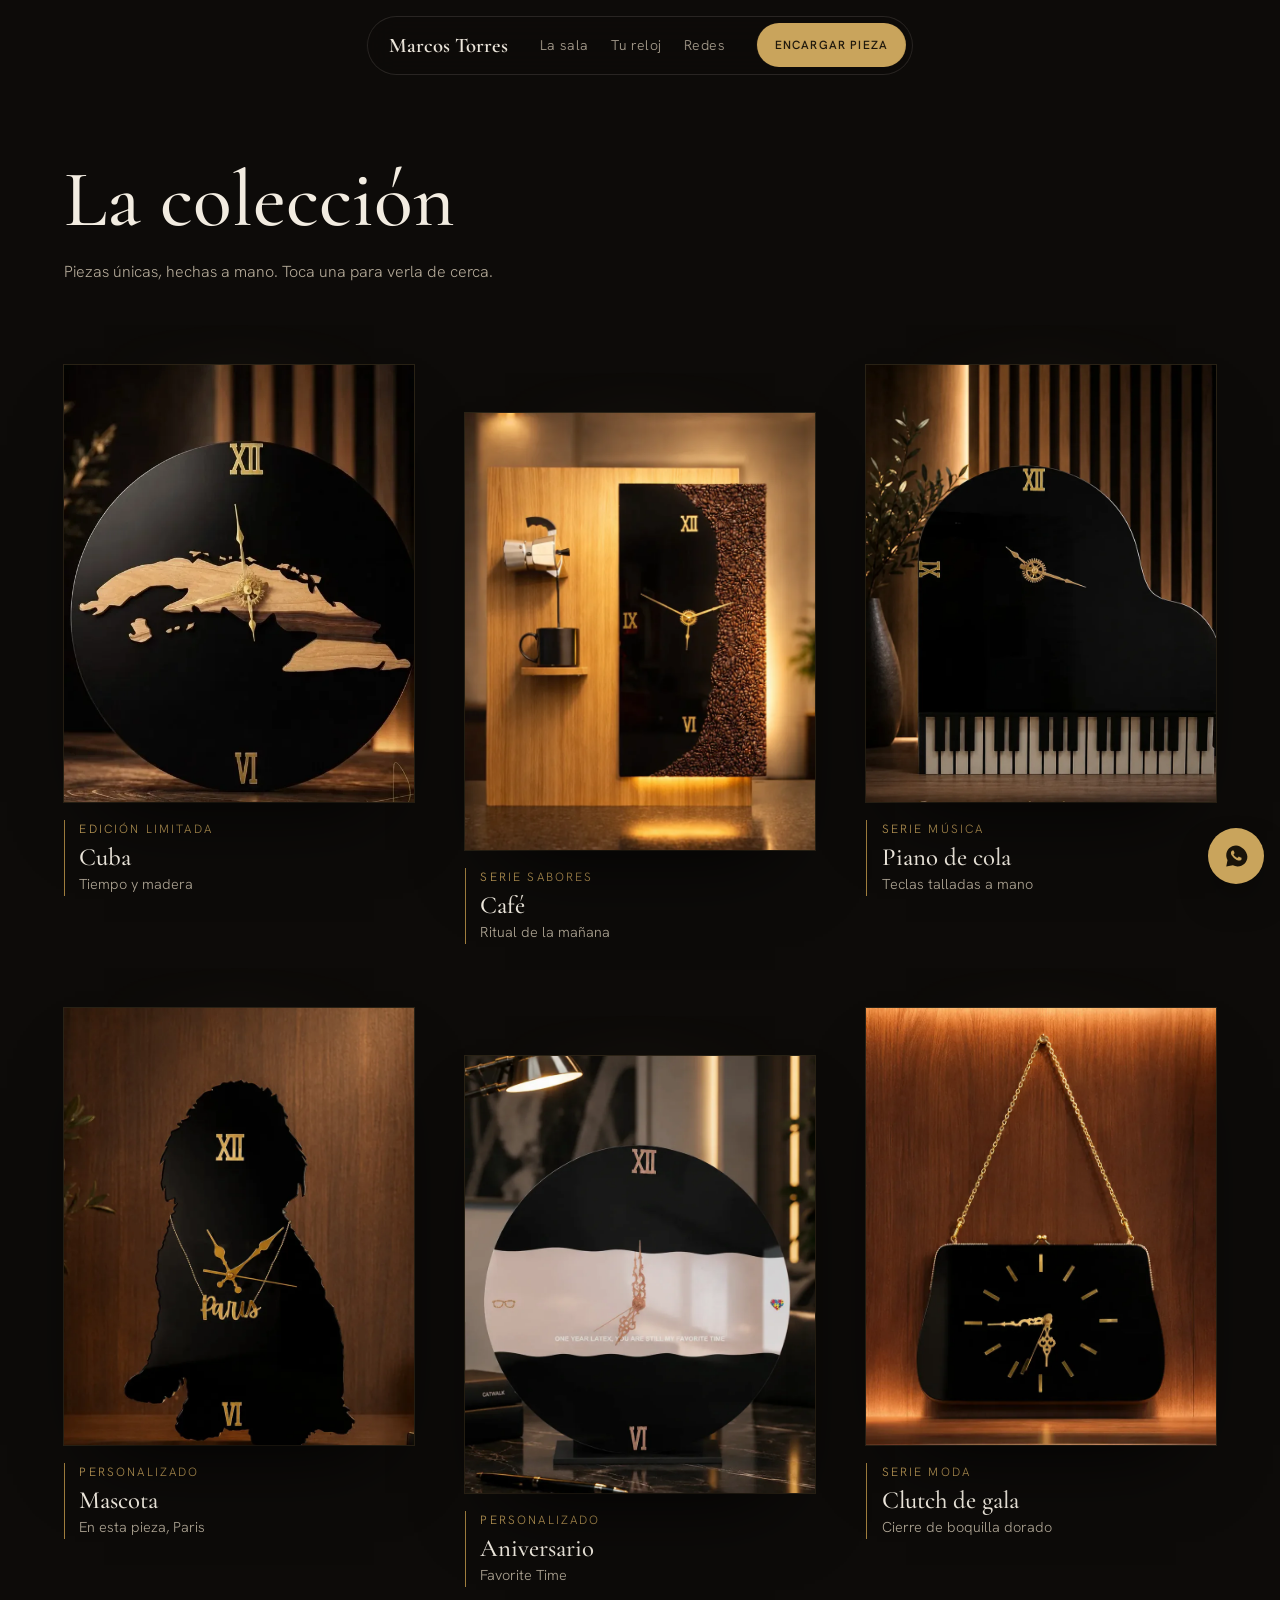
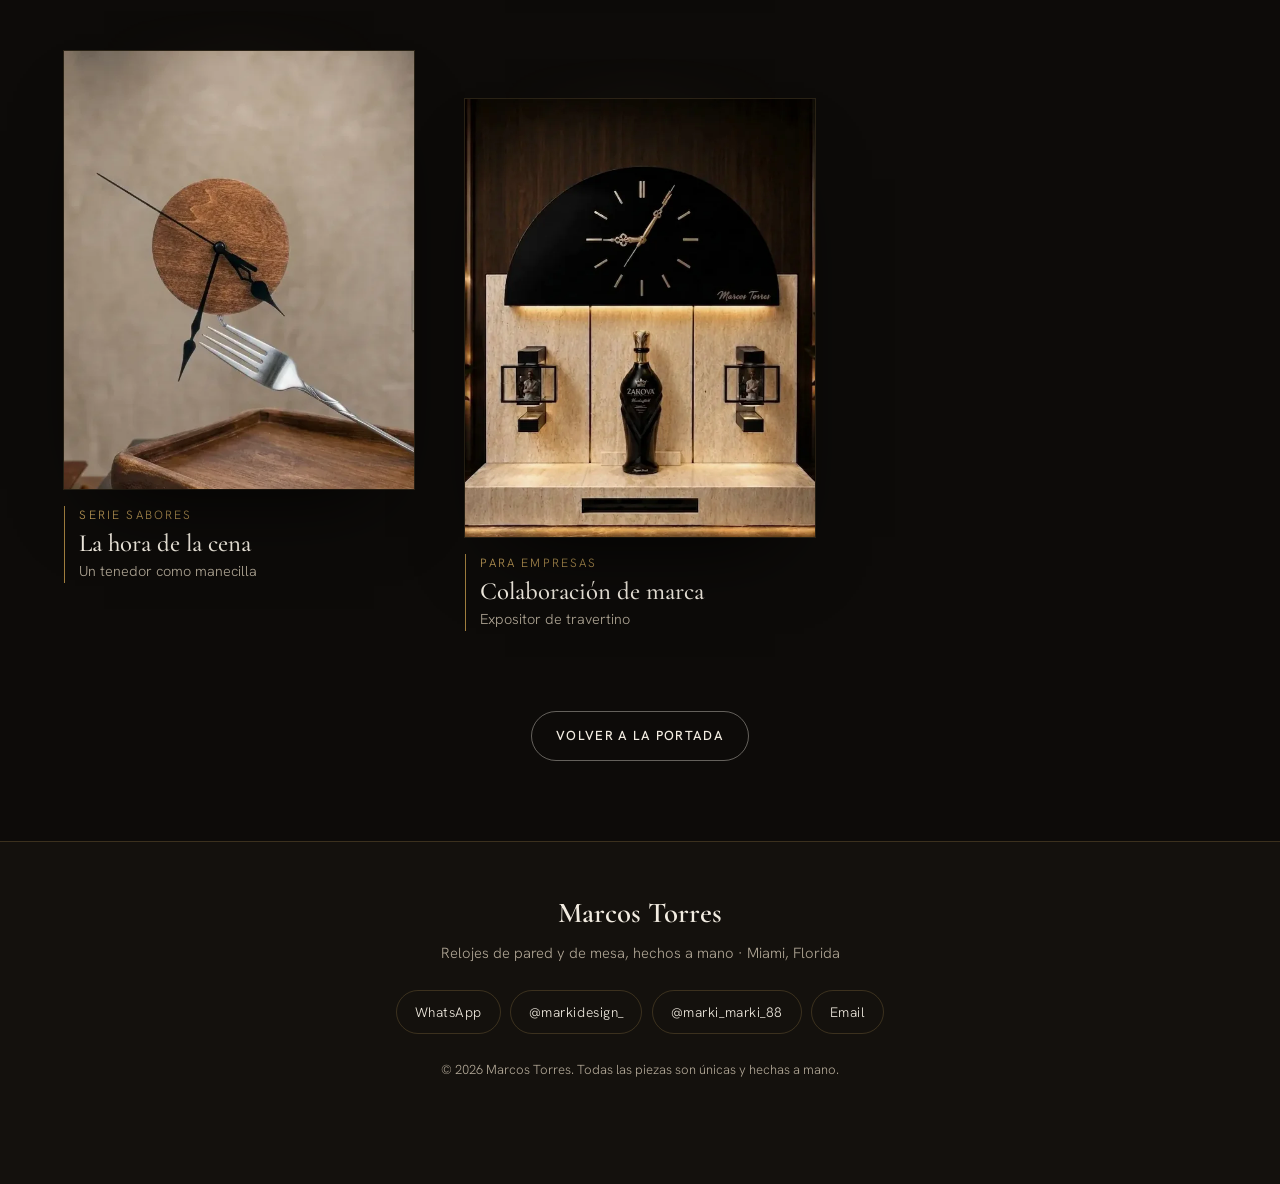
==== commit 706bcd64: "Auditoría impeccable + Lighthouse: favicon en línea (404), nombre accesible de las piezas coincide c" ====
--- a/catalogo.html
+++ b/catalogo.html
@@ -6,6 +6,7 @@
   <title>La colección · Marcos Torres · Relojes Artesanales de Lujo</title>
   <meta name="description" content="La colección completa de relojes artesanales de Marcos Torres: piezas de pared y de mesa, únicas y hechas a mano en Miami." />
   <meta name="theme-color" content="#0d0b09" />
+  <link rel="icon" href="data:image/svg+xml,%3Csvg xmlns=%22http://www.w3.org/2000/svg%22 viewBox=%220 0 32 32%22%3E%3Ccircle cx=%2216%22 cy=%2216%22 r=%2215%22 fill=%22%230d0b09%22 stroke=%22%23c9a45c%22 stroke-width=%222%22/%3E%3Cpath d=%22M16 7v9l6 4%22 stroke=%22%23c9a45c%22 stroke-width=%222.4%22 fill=%22none%22 stroke-linecap=%22round%22/%3E%3C/svg%3E" />
   <link rel="canonical" href="https://altiora-cu.github.io/marco-torres-design-web/catalogo.html" />
   <meta property="og:type" content="website" />
   <meta property="og:title" content="La colección · Marcos Torres" />
@@ -38,7 +39,6 @@
 
   <main id="contenido">
     <header class="coleccion__cabeza">
-      <p class="ceja" data-t="coleccion.eyebrow">La sala completa</p>
       <h1 data-t="coleccion.titulo">La colección</h1>
       <p data-t="coleccion.texto">Piezas únicas, hechas a mano. Toca una para verla de cerca.</p>
     </header>
--- a/css/styles.css
+++ b/css/styles.css
@@ -46,6 +46,7 @@
 em { font-style: italic; color: var(--gold-soft); }
 .ceja { font-size: .8125rem; font-weight: 500; letter-spacing: .24em; text-transform: uppercase; color: var(--gold); }
 body.sin-scroll { overflow: hidden; }
+[id] { scroll-margin-top: 5.5rem; }                 /* los anclajes no quedan debajo de la isla */
 
 /* ---------- Botones ---------- */
 .btn { display: inline-flex; align-items: center; justify-content: center; gap: .7rem; min-height: 48px; padding: .85rem 1.5rem; border-radius: 999px;
@@ -113,7 +114,7 @@
 .hero__ctas { display: flex; flex-wrap: wrap; gap: .8rem; margin-top: 1.8rem; }
 @keyframes entra { from { opacity: 0; transform: translateY(18px); } }
 @media (max-width: 760px) {
-  .hero { padding-bottom: 2.25rem; }
+  .hero { padding-bottom: 5.5rem; }            /* deja libre el botón flotante de WhatsApp */
   .hero__velo { background: linear-gradient(180deg, rgba(13,11,9,.55) 0%, rgba(13,11,9,.08) 22%, rgba(13,11,9,.72) 48%, rgba(13,11,9,.97) 100%); }
   .hero__ctas .btn { flex: 1 1 100%; }
 }
@@ -129,7 +130,8 @@
 .obra { position: relative; flex: 0 0 auto; width: clamp(240px, 26vw, 360px); transform-style: preserve-3d; }
 .obra__boton { display: block; width: 100%; text-align: left; transform-style: preserve-3d; }
 .obra__luz { position: absolute; left: 50%; top: -3rem; width: 160%; height: 120%; transform: translateX(-50%); pointer-events: none;
-  background: radial-gradient(42% 55% at 50% 0%, rgba(255, 226, 170, .16), transparent 70%); opacity: .5; transition: opacity .6s var(--ease); }
+  background: radial-gradient(42% 55% at 50% 0%, rgba(255, 226, 170, .16), transparent 70%); opacity: .5; transition: opacity .6s var(--ease);
+  -webkit-mask-image: linear-gradient(180deg, transparent, #000 30%); mask-image: linear-gradient(180deg, transparent, #000 30%); }
 .obra.activa .obra__luz, .obra:hover .obra__luz { opacity: 1; }
 .obra figure { position: relative; aspect-ratio: 4 / 5; overflow: hidden; background: var(--bg-3);
   box-shadow: 0 40px 80px -40px rgba(0, 0, 0, .9), 0 0 0 1px rgba(201, 164, 92, .16); }
@@ -247,7 +249,8 @@
 .redes__pared { position: relative; min-width: 0; }
 .carril { display: flex; gap: 24px; overflow-x: auto; scroll-snap-type: x mandatory; scroll-padding-inline: var(--pad);
   padding: 1rem var(--pad) 1.5rem; scrollbar-width: thin; scrollbar-color: var(--gold-deep) transparent; }
-.reel { flex: 0 0 min(calc(100vw - 2.5rem), 360px); min-width: 0; scroll-snap-align: start; }
+/* position: relative para que los .sr-only del reel no se escapen del carril y ensanchen la página */
+.reel { position: relative; flex: 0 0 min(calc(100vw - 2.5rem), 360px); min-width: 0; scroll-snap-align: start; }
 .reel:nth-child(even) { margin-top: 2.5rem; }          /* colgados a distinta altura, como en un salón */
 .reel__marco { padding: 10px; background: var(--papel);
   box-shadow: inset 0 0 0 1px rgba(201, 164, 92, .55), 0 0 0 6px #1a150f, 0 0 0 7px rgba(201, 164, 92, .35), 0 40px 60px -30px rgba(0, 0, 0, .9); }
@@ -324,7 +327,10 @@
 @media (max-width: 520px) { .coleccion { grid-template-columns: minmax(0, 1fr); } .coleccion .obra:nth-child(even) { margin-top: 0; } }
 
 /* ---------- Entradas al hacer scroll (solo con JS y movimiento permitido) ---------- */
-.js-mov [data-aparece], .js-mov .obra { opacity: 0; transform: translateY(26px); transition: opacity .9s var(--ease) var(--d, 0ms), transform .9s var(--ease) var(--d, 0ms); }
+.js-mov [data-aparece] { opacity: 0; transform: translateY(26px); transition: opacity .9s var(--ease) var(--d, 0ms), transform .9s var(--ease) var(--d, 0ms); }
+/* Las obras solo se encienden (sin desplazamiento): un transform aquí, dentro del contexto 3D,
+   hacía que Chrome contara el carril entero en el ancho de la página (2270 px a 375) */
+.js-mov .obra { opacity: 0; transition: opacity .9s var(--ease) var(--d, 0ms); }
 .js-mov [data-aparece].visto, .js-mov .obra.visto { opacity: 1; transform: none; }
 .js-mov .sala.con-pin .obra { opacity: 1; transform: none; }   /* en el pasillo fijado manda GSAP */
 
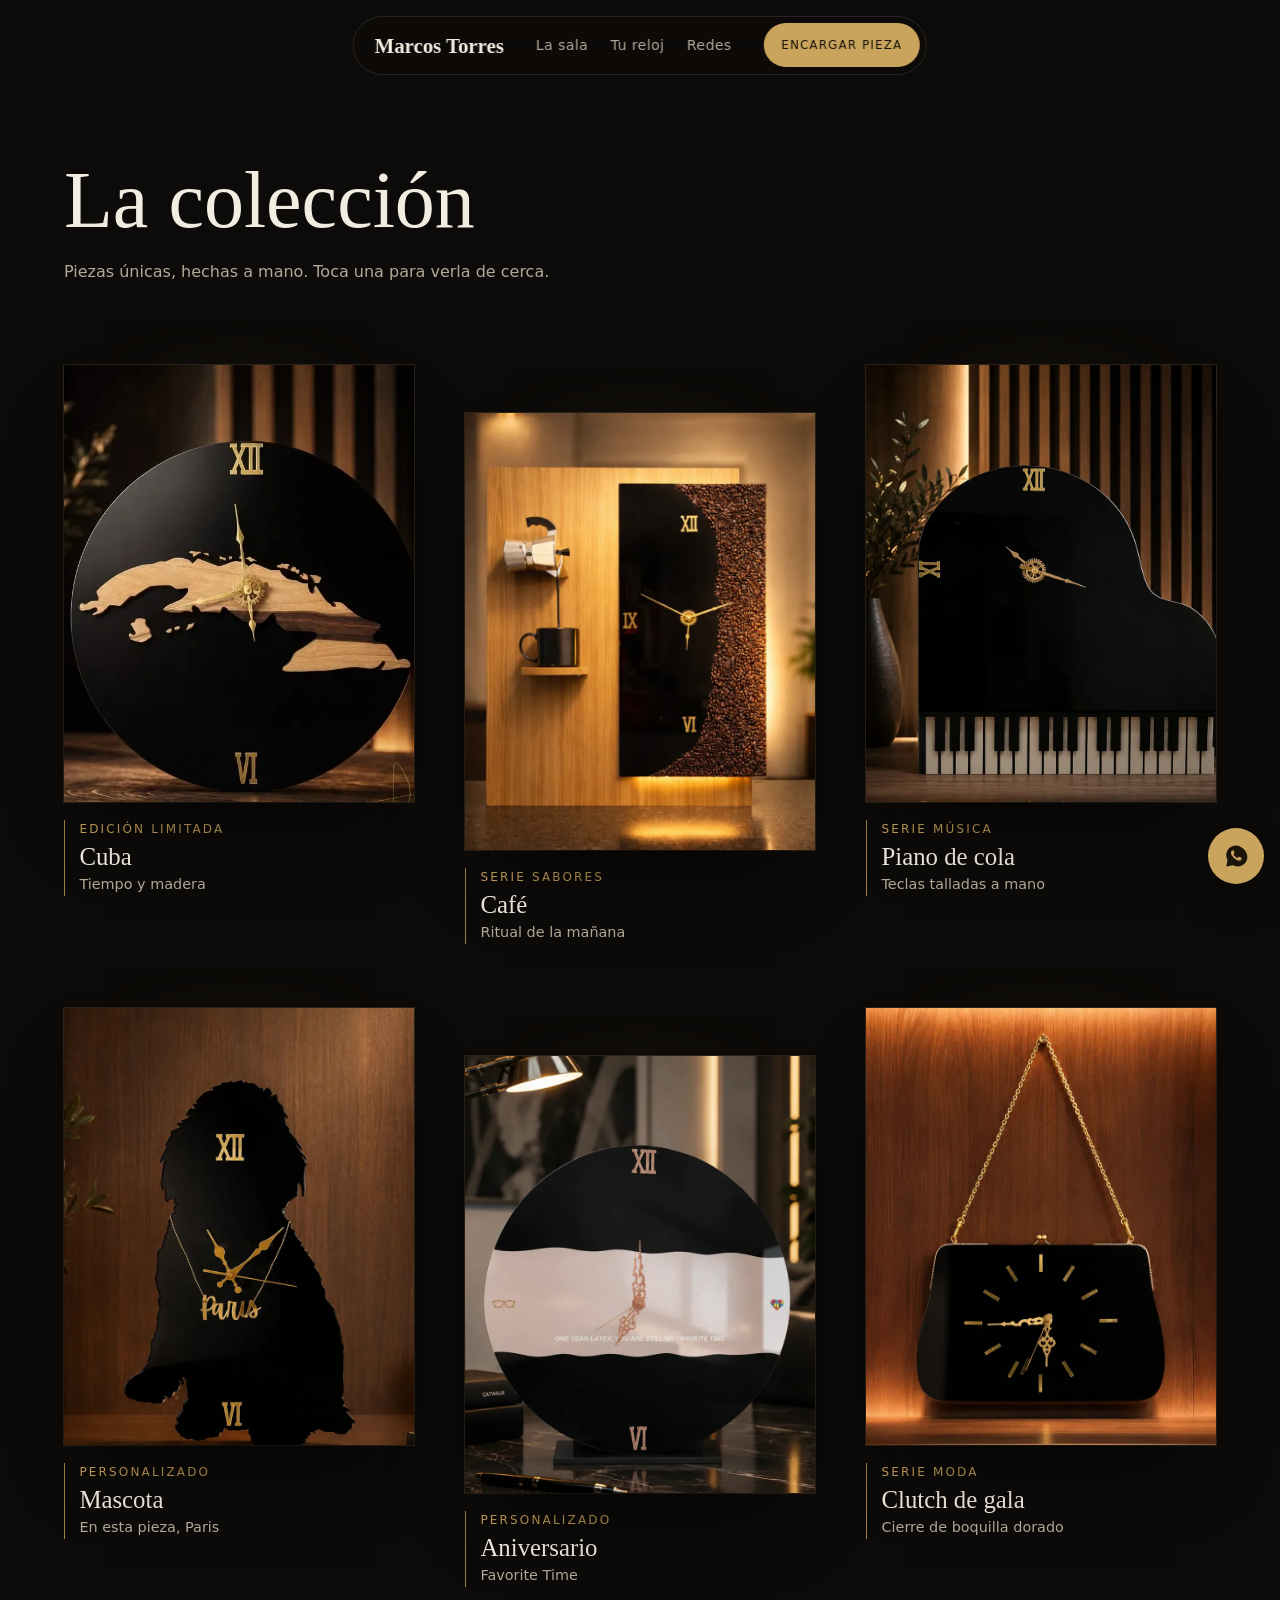
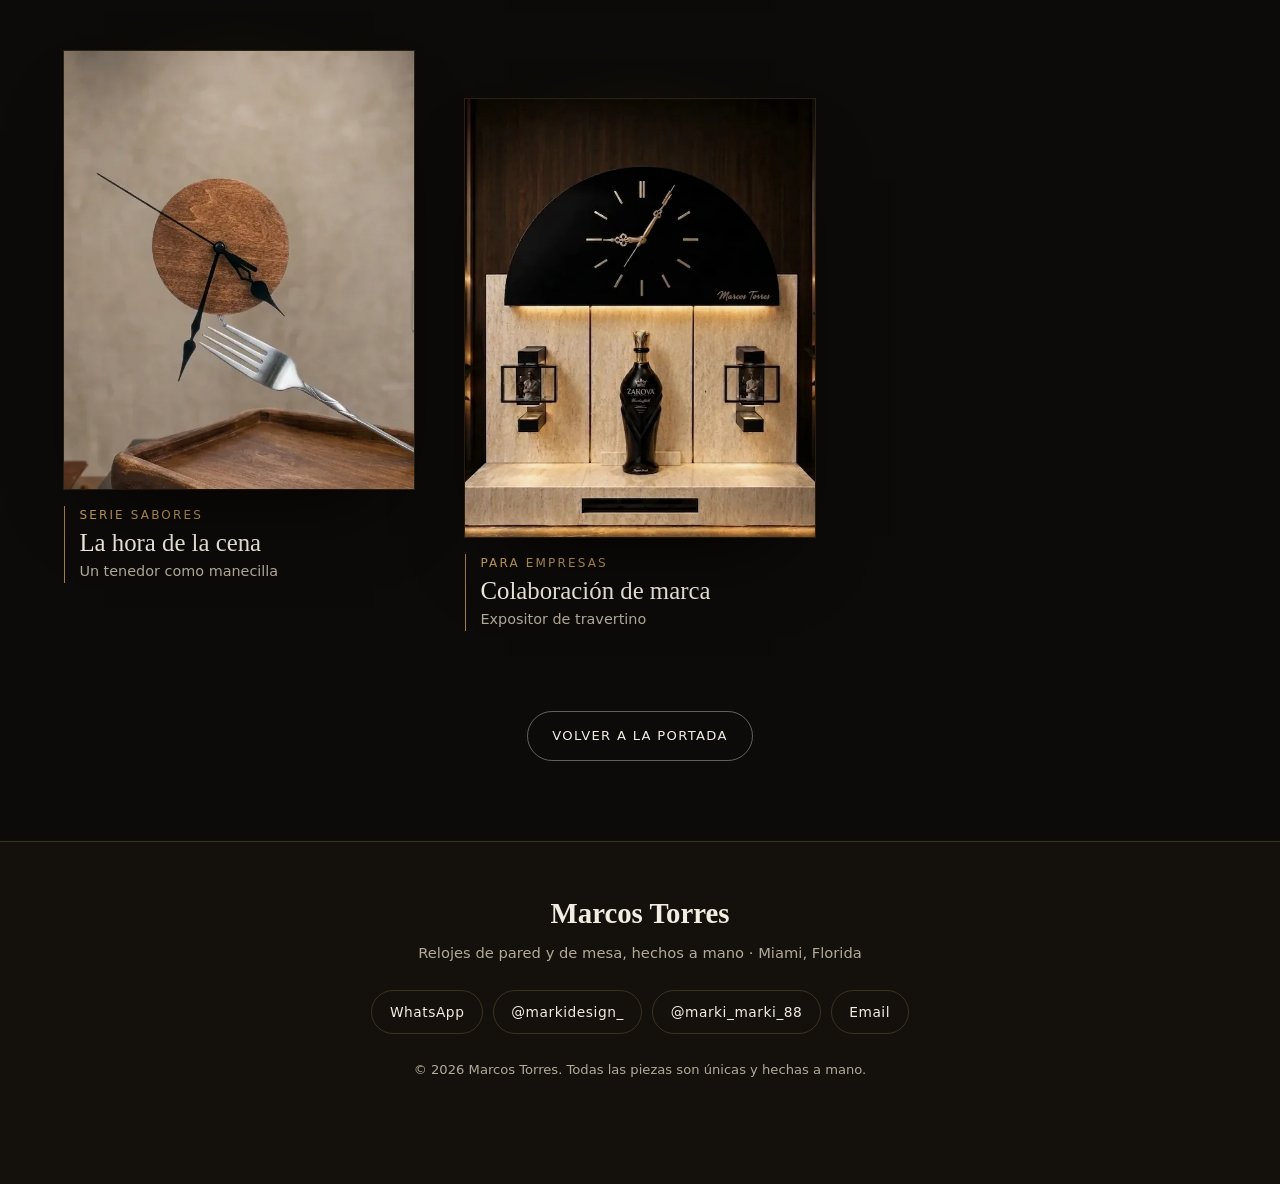
==== commit 188c06f1: "Gate de seguridad: CSP y Referrer-Policy por meta (GitHub Pages no admite cabeceras), .env fuera de " ====
--- a/catalogo.html
+++ b/catalogo.html
@@ -2,6 +2,9 @@
 <html lang="es">
 <head>
   <meta charset="UTF-8" />
+  <!-- Seguridad: GitHub Pages no deja poner cabeceras; esto es lo que admite una etiqueta meta -->
+  <meta http-equiv="Content-Security-Policy" content="default-src 'self'; script-src 'self' 'unsafe-hashes' 'sha256-MhtPZXr7+LpJUY5qtMutB+qWfQtMaPccfe7QXtCcEYc=' https://cdnjs.cloudflare.com https://www.instagram.com; style-src 'self' 'unsafe-inline' https://fonts.googleapis.com; font-src https://fonts.gstatic.com; img-src 'self' data: https:; media-src 'self'; frame-src https://www.instagram.com; connect-src 'self' https://www.instagram.com; base-uri 'self'; form-action 'none'; object-src 'none'" />
+  <meta name="referrer" content="strict-origin-when-cross-origin" />
   <meta name="viewport" content="width=device-width, initial-scale=1, viewport-fit=cover" />
   <title>La colección · Marcos Torres · Relojes Artesanales de Lujo</title>
   <meta name="description" content="La colección completa de relojes artesanales de Marcos Torres: piezas de pared y de mesa, únicas y hechas a mano en Miami." />
